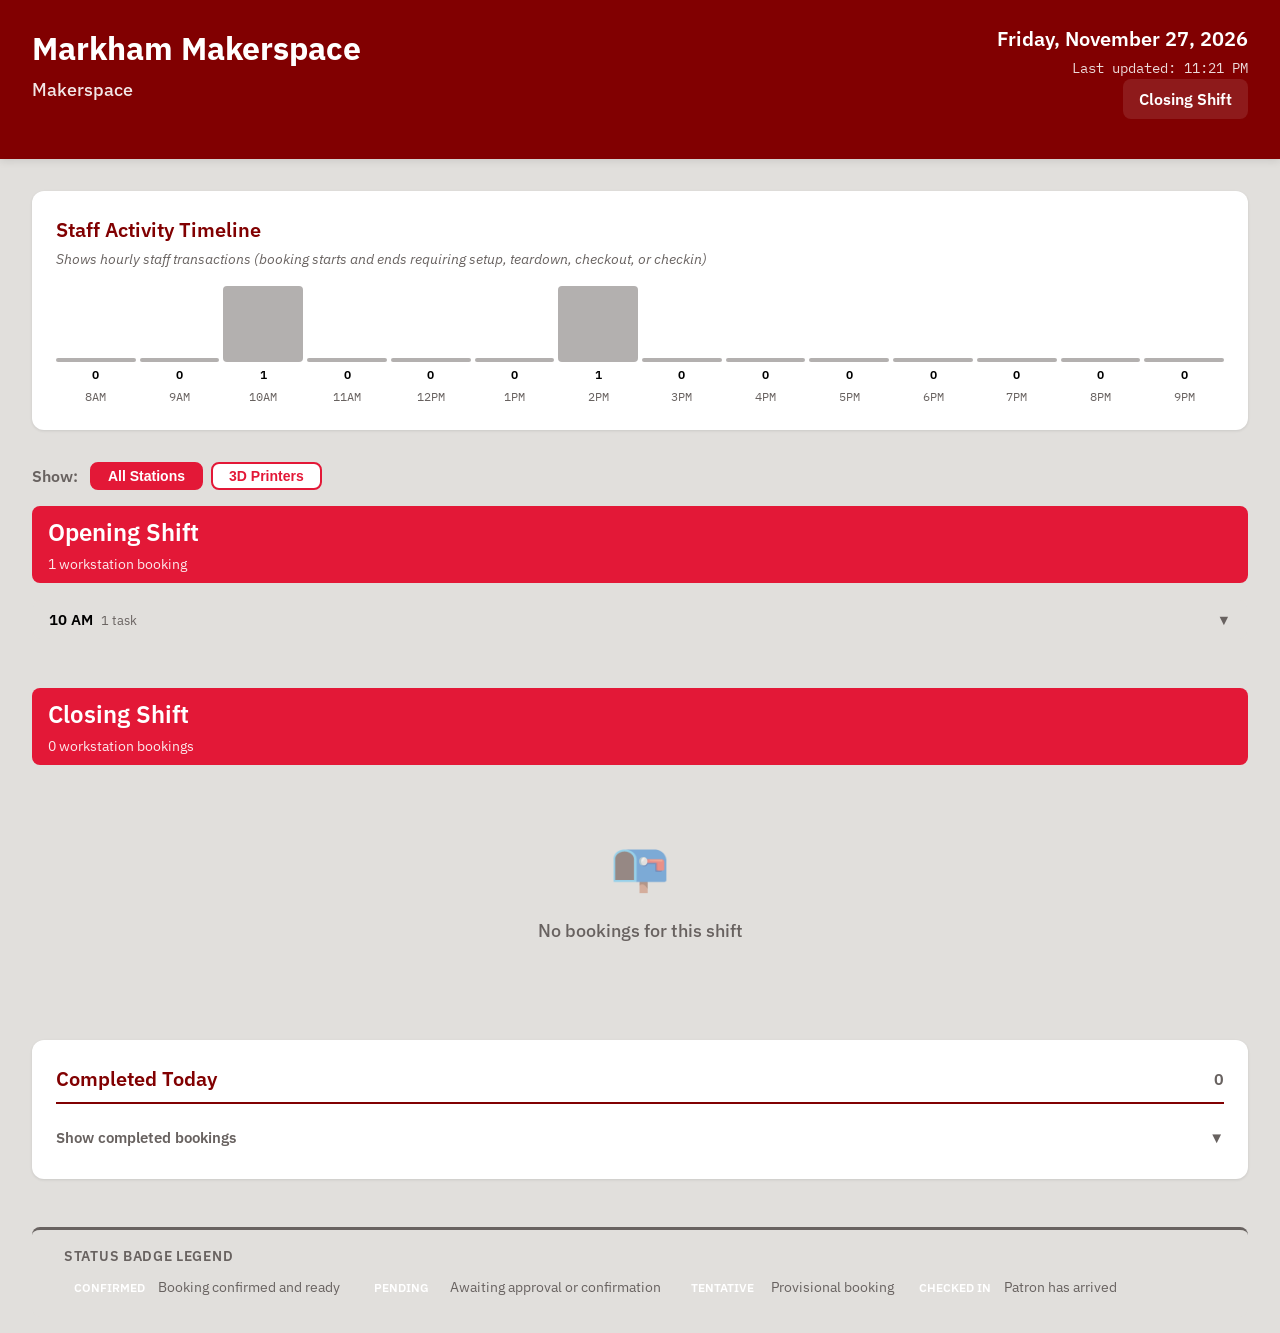
==== docs/markham-makerspace/index.html @ 804409bd "Auto-update dashboard data - 2026-11-27 04:21:01 UTC" ====
<!DOCTYPE html>
<html lang="en">
<head>
    <meta charset="UTF-8">
    <meta name="viewport" content="width=device-width, initial-scale=1.0">
    <title>Markham Makerspace - Dashboard</title>
    <link rel="stylesheet" href="../static/style.css?v=1795753261">
    <meta name="description" content="Staff dashboard for Markham Makerspace showing today's workstation bookings, appointments, and job progress">
    <meta http-equiv="refresh" content="300"> </head>
<body>

    <header class="dashboard-header">
        <div class="header-top">
            <div class="location-info">
                <h1>Markham Makerspace</h1>
                <div class="service-type">Makerspace</div>
            </div>
            <div class="header-meta">
                <div class="current-date">Friday, November 27, 2026</div>
                <div class="last-updated">Last updated: 11:21 PM</div>
                <div class="shift-info">
                    <span class="shift-label">Closing Shift</span>
                </div>
            </div>
        </div>
    </header>

    <section class="peak-load-section">
        <h2>Staff Activity Timeline</h2>
        <p class="timeline-description">Shows hourly staff transactions (booking starts and ends requiring setup, teardown, checkout, or checkin)</p>
        <div class="timeline">
            <div class="timeline-hour past">
                <div class="timeline-bar" style="height: 0%;"></div>
                <div class="timeline-count">0</div>
                <div class="timeline-hour-label">8AM</div>
            </div>
            <div class="timeline-hour past">
                <div class="timeline-bar" style="height: 0%;"></div>
                <div class="timeline-count">0</div>
                <div class="timeline-hour-label">9AM</div>
            </div>
            <div class="timeline-hour past">
                <div class="timeline-bar" style="height: 100.0%;"></div>
                <div class="timeline-count">1</div>
                <div class="timeline-hour-label">10AM</div>
            </div>
            <div class="timeline-hour past">
                <div class="timeline-bar" style="height: 0%;"></div>
                <div class="timeline-count">0</div>
                <div class="timeline-hour-label">11AM</div>
            </div>
            <div class="timeline-hour past">
                <div class="timeline-bar" style="height: 0%;"></div>
                <div class="timeline-count">0</div>
                <div class="timeline-hour-label">12PM</div>
            </div>
            <div class="timeline-hour past">
                <div class="timeline-bar" style="height: 0%;"></div>
                <div class="timeline-count">0</div>
                <div class="timeline-hour-label">1PM</div>
            </div>
            <div class="timeline-hour past">
                <div class="timeline-bar" style="height: 100.0%;"></div>
                <div class="timeline-count">1</div>
                <div class="timeline-hour-label">2PM</div>
            </div>
            <div class="timeline-hour past">
                <div class="timeline-bar" style="height: 0%;"></div>
                <div class="timeline-count">0</div>
                <div class="timeline-hour-label">3PM</div>
            </div>
            <div class="timeline-hour past">
                <div class="timeline-bar" style="height: 0%;"></div>
                <div class="timeline-count">0</div>
                <div class="timeline-hour-label">4PM</div>
            </div>
            <div class="timeline-hour past">
                <div class="timeline-bar" style="height: 0%;"></div>
                <div class="timeline-count">0</div>
                <div class="timeline-hour-label">5PM</div>
            </div>
            <div class="timeline-hour past">
                <div class="timeline-bar" style="height: 0%;"></div>
                <div class="timeline-count">0</div>
                <div class="timeline-hour-label">6PM</div>
            </div>
            <div class="timeline-hour past">
                <div class="timeline-bar" style="height: 0%;"></div>
                <div class="timeline-count">0</div>
                <div class="timeline-hour-label">7PM</div>
            </div>
            <div class="timeline-hour past">
                <div class="timeline-bar" style="height: 0%;"></div>
                <div class="timeline-count">0</div>
                <div class="timeline-hour-label">8PM</div>
            </div>
            <div class="timeline-hour past">
                <div class="timeline-bar" style="height: 0%;"></div>
                <div class="timeline-count">0</div>
                <div class="timeline-hour-label">9PM</div>
            </div>
        </div>
    </section>

    <section class="filters-section">
        <span class="filters-label">Show:</span>
        <button class="filter-button" data-filter="all" onclick="filterBookings('all')">All Stations</button>
        <button class="filter-button" data-filter="3d-printers" onclick="filterBookings('3d-printers')">3D Printers</button>
    </section>

    <main class="main-content">


        <section class="shift-group">
            <div class="shift-group-header">
                <h2>Opening Shift</h2>
                <div class="booking-count">
                    1 workstation booking                </div>
            </div>




            <div class="hour-group">
                <div class="hour-group-header" onclick="toggleHourGroup(this)">
                    <div class="hour-group-label">
                        <span class="hour-group-title">10 AM</span>
                        <span class="hour-group-count">1 task</span>
                    </div>
                    <span class="hour-group-icon">▼</span>
                </div>
                <div class="hour-group-content collapsed">
                    <div class="booking-list">
                                    <article class="booking-card workstation" data-booking-id="3599ea764e68" data-station-type="3d-printers">

                <div class="booking-card-header-bar" onclick="toggleBookingCard(this)">
                    <div class="booking-card-summary">
                        <div class="booking-card-summary-title">Prusa XL #3 &#34;Scylla&#34;</div>
                        <div class="booking-card-summary-time">10:30 AM - 2:30 PM • R.L.</div>
                    </div>
                    <div class="booking-badges">
                        <span class="badge status-confirmed">CONFIRMED</span>
                    </div>
                    <span class="booking-card-expand-icon">▼</span>
                    <div class="workflow-header-progress">
                        <div class="workflow-header-progress-fill"></div>
                    </div>
                </div>

                <div class="booking-card-content">

                <div class="booking-header">
                    <div class="booking-title">
                        <h3>Prusa XL #3 &#34;Scylla&#34;</h3>
                        <div class="booking-category">3D Printers</div>
                    </div>
                    <div class="booking-badges">
                        <span class="badge status-confirmed">CONFIRMED</span>
                        <span class="badge shift-boundary-flag">Shift Boundary</span>
                    </div>
                </div>

                <div class="booking-details">
                    <div class="detail-row">
                        <span class="detail-label">Time:</span>
                        <span class="detail-value">10:30 AM - 2:30 PM</span>
                    </div>
                    <div class="detail-row">
                        <span class="detail-label">Patron:</span>
                        <span class="detail-value patron-info">R.L. (r***@my.yorku.ca)</span>
                    </div>
                    <div class="detail-row">
                        <span class="detail-label">Duration:</span>
                        <span class="detail-value">4.0 hours</span>
                    </div>
                </div>

                <div class="workflow-panel">
                    <div class="workflow-header">
                        <span class="workflow-title">FDM 3D Print Job</span>
                        <span class="workflow-progress">
                            <span class="workflow-step-counter">0</span> / 8
                        </span>
                    </div>
                    <ol class="workflow-steps">
                        <li class="workflow-step ">
                            <input type="checkbox" class="step-checkbox"
                                   data-step="1"
                                   onchange="onStepChecked(this)">
                            <span class="step-number">1</span>
                            <span class="step-description">
                                Confirm patron has completed FDM orientation training
                            </span>
                        </li>
                        <li class="workflow-step ">
                            <input type="checkbox" class="step-checkbox"
                                   data-step="2"
                                   onchange="onStepChecked(this)">
                            <span class="step-number">2</span>
                            <span class="step-description">
                                Receive file from patron; load into slicer software
                            </span>
                        </li>
                        <li class="workflow-step ">
                            <input type="checkbox" class="step-checkbox"
                                   data-step="3"
                                   onchange="onStepChecked(this)">
                            <span class="step-number">3</span>
                            <span class="step-description">
                                Slice file; check for errors, supports, and infill; review and agree settings with patron
                            </span>
                        </li>
                        <li class="workflow-step ">
                            <input type="checkbox" class="step-checkbox"
                                   data-step="4"
                                   onchange="onStepChecked(this)">
                            <span class="step-number">4</span>
                            <span class="step-description">
                                Provide estimated print duration and material cost to patron
                            </span>
                        </li>
                        <li class="workflow-step ">
                            <input type="checkbox" class="step-checkbox"
                                   data-step="5"
                                   onchange="onStepChecked(this)">
                            <span class="step-number">5</span>
                            <span class="step-description">
                                Update booking duration in LibCal to match slicer estimate
                            </span>
                        </li>
                        <li class="workflow-step ">
                            <input type="checkbox" class="step-checkbox"
                                   data-step="6"
                                   onchange="onStepChecked(this)">
                            <span class="step-number">6</span>
                            <span class="step-description">
                                Set up printer: load filament, clean and level bed. For multicolour (AMS): load all required colours
                            </span>
                        </li>
                        <li class="workflow-step ">
                            <input type="checkbox" class="step-checkbox"
                                   data-step="7"
                                   onchange="onStepChecked(this)">
                            <span class="step-number">7</span>
                            <span class="step-description">
                                Send sliced file to printer; start print job
                            </span>
                        </li>
                        <li class="workflow-step ">
                            <input type="checkbox" class="step-checkbox"
                                   data-step="8"
                                   onchange="onStepChecked(this)">
                            <span class="step-number">8</span>
                            <span class="step-description">
                                Monitor print in progress
                                <br><em>Phase 2: Live countdown timer</em>
                            </span>
                        </li>
                    </ol>
                </div>

                <div class="booking-id">ID: 3599ea764e68</div>

                </div> 
            </article>

                    </div>
                </div>
            </div>

        </section>
        <section class="shift-group">
            <div class="shift-group-header">
                <h2>Closing Shift</h2>
                <div class="booking-count">
                    0 workstation bookings                </div>
            </div>


            <div class="empty-state">
                <div class="empty-state-icon">📭</div>
                <div class="empty-state-message">No bookings for this shift</div>
            </div>
        </section>

    </main>

    <aside class="persistent-sections">


        <section class="persistent-section">
            <div class="section-header">
                <h2>Completed Today</h2>
                <span class="section-count">0</span>
            </div>
            <div class="collapsible-section">
                <button class="collapse-toggle" aria-expanded="false" data-target="completed-collapse">
                    <span>Show completed bookings</span>
                    <span class="collapse-icon">▼</span>
                </button>
                <div id="completed-collapse" class="collapse-content">
                    <div class="empty-state">
                        <div class="empty-state-message">No completed bookings today</div>
                    </div>
                </div>
            </div>
        </section>

    </aside>

    <footer class="status-legend">
        <h3>Status Badge Legend</h3>
        <div class="legend-items">
            <div class="legend-item">
                <span class="legend-badge status-confirmed">CONFIRMED</span>
                <span class="legend-description">Booking confirmed and ready</span>
            </div>
            <div class="legend-item">
                <span class="legend-badge status-pending">PENDING</span>
                <span class="legend-description">Awaiting approval or confirmation</span>
            </div>
            <div class="legend-item">
                <span class="legend-badge status-tentative">TENTATIVE</span>
                <span class="legend-description">Provisional booking</span>
            </div>
            <div class="legend-item">
                <span class="legend-badge status-checked-in">CHECKED IN</span>
                <span class="legend-description">Patron has arrived</span>
            </div>
        </div>
    </footer>

    <script src="../static/dashboard.js?v=1795753261"></script>
</body>
</html>
---- docs/static/style.css ----
/*
 * MMCL Staff Dashboard - Styles
 * York University Branding - AODA Compliant
 */

/* ========== Google Fonts ========== */
@import url('https://fonts.googleapis.com/css2?family=IBM+Plex+Sans:wght@400;500;600;700&family=IBM+Plex+Serif:wght@400;500&family=IBM+Plex+Mono:wght@400;500&display=swap');

/* ========== York Brand Colors ========== */
:root {
  /* Primary Colors */
  --york-red: #E31837;
  --york-red-medium: #AF0D1A;
  --york-red-dark: #810001;

  /* Neutrals */
  --light-grey: #E1DFDC;
  --pewter: #D6CFCA;
  --grey-dark: #686260;
  --white: #FFFFFF;
  --black: #000000;

  /* Accent */
  --bright-blue: #3AC2EF;

  /* Status Colors */
  --status-confirmed: var(--york-red);
  --status-tentative: #F59E0B;
  --status-pending: #14B8A6;
  --status-checked-in: #10B981;
  --status-completed: var(--grey-dark);

  /* Typography */
  --font-primary: 'IBM Plex Sans', sans-serif;
  --font-secondary: 'IBM Plex Serif', serif;
  --font-mono: 'IBM Plex Mono', monospace;

  /* Spacing */
  --spacing-xs: 0.25rem;
  --spacing-sm: 0.5rem;
  --spacing-md: 1rem;
  --spacing-lg: 1.5rem;
  --spacing-xl: 2rem;
  --spacing-xxl: 3rem;

  /* Border Radius */
  --radius-sm: 4px;
  --radius-md: 8px;
  --radius-lg: 12px;
}

/* ========== Reset & Base ========== */
* {
  margin: 0;
  padding: 0;
  box-sizing: border-box;
}

body {
  font-family: var(--font-primary);
  font-size: 16px;
  line-height: 1.5;
  color: var(--black);
  background-color: var(--light-grey);
  -webkit-font-smoothing: antialiased;
  -moz-osx-font-smoothing: grayscale;
}

/* ========== Zone A: Header ========== */
.dashboard-header {
  background-color: var(--york-red-dark);
  color: var(--white);
  padding: var(--spacing-lg) var(--spacing-xl);
  margin-bottom: var(--spacing-xl);
  box-shadow: 0 2px 8px rgba(0, 0, 0, 0.1);
}

.header-top {
  display: flex;
  justify-content: space-between;
  align-items: flex-start;
  margin-bottom: var(--spacing-md);
}

.location-info h1 {
  font-size: 2rem;
  font-weight: 700;
  margin-bottom: var(--spacing-xs);
}

.location-info .service-type {
  font-size: 1.125rem;
  opacity: 0.9;
  font-weight: 500;
}

.header-meta {
  text-align: right;
}

.current-date {
  font-size: 1.25rem;
  font-weight: 600;
  margin-bottom: var(--spacing-xs);
}

.last-updated {
  font-size: 0.875rem;
  opacity: 0.85;
  font-family: var(--font-mono);
}

.shift-info {
  background-color: rgba(255, 255, 255, 0.1);
  padding: var(--spacing-sm) var(--spacing-md);
  border-radius: var(--radius-md);
  display: inline-block;
}

.shift-label {
  font-size: 1rem;
  font-weight: 600;
}

/* ========== Zone B: Peak Load Timeline ========== */
.peak-load-section {
  background-color: var(--white);
  padding: var(--spacing-lg);
  margin: 0 var(--spacing-xl) var(--spacing-xl) var(--spacing-xl);
  border-radius: var(--radius-lg);
  box-shadow: 0 1px 3px rgba(0, 0, 0, 0.1);
}

.peak-load-section h2 {
  font-size: 1.25rem;
  font-weight: 600;
  color: var(--york-red-dark);
  margin-bottom: var(--spacing-xs);
}

.timeline-description {
  font-size: 0.875rem;
  color: var(--grey-dark);
  margin-bottom: var(--spacing-md);
  font-style: italic;
}

.timeline {
  display: flex;
  gap: var(--spacing-xs);
  height: 120px;
  align-items: stretch;
}

.timeline-hour {
  flex: 1;
  display: flex;
  flex-direction: column;
  align-items: center;
  justify-content: flex-end;
  gap: var(--spacing-xs);
}

.timeline-bar {
  width: 100%;
  background-color: var(--york-red);
  border-radius: var(--radius-sm);
  min-height: 4px;
  transition: background-color 0.3s ease;
}

.timeline-hour.past .timeline-bar {
  background-color: var(--grey-dark);
  opacity: 0.5;
}

.timeline-hour-label {
  font-size: 0.75rem;
  font-family: var(--font-mono);
  color: var(--grey-dark);
}

.timeline-count {
  font-size: 0.75rem;
  font-weight: 600;
  color: var(--black);
}

/* ========== Filters ========== */
.filters-section {
  margin: var(--spacing-md) var(--spacing-xl);
  display: flex;
  gap: var(--spacing-sm);
  align-items: center;
  flex-wrap: wrap;
}

.filters-label {
  font-weight: 600;
  color: var(--grey-dark);
  margin-right: var(--spacing-xs);
}

.filter-button {
  padding: var(--spacing-xs) var(--spacing-md);
  border: 2px solid var(--york-red);
  background-color: var(--white);
  color: var(--york-red);
  border-radius: var(--radius-md);
  cursor: pointer;
  font-weight: 600;
  font-size: 0.875rem;
  transition: all 0.2s ease;
  user-select: none;
}

.filter-button:hover {
  background-color: var(--light-grey);
}

.filter-button.active {
  background-color: var(--york-red);
  color: var(--white);
}

.filter-button:focus {
  outline: 2px solid var(--york-red);
  outline-offset: 2px;
}

/* Hidden by filter */
.booking-card.filter-hidden {
  display: none;
}

/* ========== Zone C: Main Booking List ========== */
.main-content {
  margin: 0 var(--spacing-xl);
}

.shift-group {
  margin-bottom: var(--spacing-xxl);
}

.shift-group-header {
  background-color: var(--york-red);
  color: var(--white);
  padding: var(--spacing-sm) var(--spacing-md);
  border-radius: var(--radius-md);
  margin-bottom: var(--spacing-md);
}

.shift-group-header h2 {
  font-size: 1.5rem;
  font-weight: 600;
}

.shift-group-header .booking-count {
  font-size: 0.875rem;
  opacity: 0.9;
  margin-top: var(--spacing-xs);
}

/* ========== Hour Groups (within shift blocks) ========== */
.hour-group {
  margin-bottom: var(--spacing-md);
  border-radius: var(--radius-md);
  overflow: hidden;
  border: 1px solid var(--light-grey);
}

.hour-group-header {
  background-color: var(--light-grey);
  padding: var(--spacing-sm) var(--spacing-md);
  cursor: pointer;
  display: flex;
  justify-content: space-between;
  align-items: center;
  user-select: none;
  transition: background-color 0.2s ease;
}

.hour-group-header:hover {
  background-color: var(--pewter);
}

.hour-group-label {
  display: flex;
  align-items: baseline;
  gap: var(--spacing-sm);
}

.hour-group-title {
  font-weight: 600;
  font-size: 0.95rem;
  color: var(--black);
}

.hour-group-count {
  font-size: 0.8rem;
  color: var(--grey-dark);
}

.hour-group-icon {
  font-size: 0.9rem;
  color: var(--grey-dark);
  transition: transform 0.2s ease;
}

.hour-group.expanded .hour-group-icon {
  transform: rotate(180deg);
}

.hour-group-content {
  padding: var(--spacing-sm) var(--spacing-md) var(--spacing-md);
}

.hour-group-content.collapsed {
  display: none;
}

.hour-group-content .booking-list {
  margin-top: var(--spacing-sm);
}

.outstanding-group .hour-group-header {
  background-color: #FFF7ED;
  border-left: 4px solid var(--status-tentative);
}

.outstanding-group .hour-group-header:hover {
  background-color: #FFEDD5;
}

.outstanding-group .hour-group-title {
  color: #92400E;
}

.outstanding-group .hour-group-count {
  color: #B45309;
}

.hour-group.filter-hidden {
  display: none;
}

/* ========== Prominent task time in card header ========== */
.task-time-prominent {
  font-family: var(--font-mono);
  font-weight: 700;
  font-size: 1.05em;
  color: var(--york-red);
  margin-right: 0.4rem;
}

.booking-list {
  display: grid;
  gap: var(--spacing-md);
}

/* ========== Booking Cards ========== */
.booking-card {
  background-color: var(--white);
  border-radius: var(--radius-md);
  padding: 0;
  box-shadow: 0 1px 3px rgba(0, 0, 0, 0.1);
  border-left: 4px solid var(--york-red);
  transition: box-shadow 0.2s ease;
  overflow: hidden;
}

.booking-card:hover {
  box-shadow: 0 4px 12px rgba(0, 0, 0, 0.15);
}

.booking-card-header-bar {
  position: relative;
  padding: var(--spacing-sm) var(--spacing-md);
  background-color: var(--light-grey);
  cursor: pointer;
  display: flex;
  justify-content: space-between;
  align-items: center;
  transition: background-color 0.2s ease;
  user-select: none;
}

.booking-card-header-bar:hover {
  background-color: var(--pewter);
}

.booking-card-summary {
  flex: 1;
}

.booking-card-summary-title {
  font-weight: 600;
  color: var(--black);
  margin-bottom: var(--spacing-xs);
}

.booking-card-summary-time {
  font-size: 0.875rem;
  color: var(--grey-dark);
}

.booking-card-expand-icon {
  font-size: 1.25rem;
  color: var(--grey-dark);
  transition: transform 0.2s ease;
  margin-left: var(--spacing-md);
}

.booking-card.expanded .booking-card-expand-icon {
  transform: rotate(180deg);
}

.booking-card-content {
  max-height: 0;
  overflow: hidden;
  transition: max-height 0.3s ease;
  padding: 0 var(--spacing-md);
}

.booking-card.expanded .booking-card-content {
  max-height: 3000px;
  padding: var(--spacing-md);
}

.booking-card.equipment-loan {
  border-left-color: var(--bright-blue);
}

.booking-card.teaching-event {
  border-left-color: var(--grey-dark);
}

.booking-card.overdue {
  border-left-color: var(--status-tentative);
  background-color: #FFF7ED;
}

.booking-header {
  display: flex;
  justify-content: space-between;
  align-items: flex-start;
  margin-bottom: var(--spacing-md);
}

.booking-title {
  flex: 1;
}

.booking-title h3 {
  font-size: 1.125rem;
  font-weight: 600;
  color: var(--black);
  margin-bottom: var(--spacing-xs);
}

.booking-category {
  font-size: 0.875rem;
  color: var(--grey-dark);
}

.booking-badges {
  display: flex;
  gap: var(--spacing-sm);
  flex-wrap: wrap;
}

.badge {
  display: inline-block;
  padding: var(--spacing-xs) var(--spacing-sm);
  border-radius: var(--radius-sm);
  font-size: 0.75rem;
  font-weight: 600;
  text-transform: uppercase;
  letter-spacing: 0.5px;
}

.badge.status-confirmed {
  background-color: var(--status-confirmed);
  color: var(--white);
}

.badge.status-tentative {
  background-color: var(--status-tentative);
  color: var(--white);
}

.badge.status-pending {
  background-color: var(--status-pending);
  color: var(--white);
}

.badge.status-checked-in {
  background-color: var(--status-checked-in);
  color: var(--white);
}

.badge.teaching-event-badge {
  background-color: var(--grey-dark);
  color: var(--white);
}

.badge.badge-task {
  background-color: var(--bright-blue);
  color: var(--white);
  font-weight: 700;
}

.badge.shift-boundary-flag {
  background-color: var(--bright-blue);
  color: var(--white);
}

.booking-details {
  display: grid;
  gap: var(--spacing-sm);
  margin-bottom: var(--spacing-md);
}

.detail-row {
  display: flex;
  gap: var(--spacing-md);
  font-size: 0.9375rem;
}

.detail-label {
  font-weight: 600;
  color: var(--grey-dark);
  min-width: 80px;
}

.detail-value {
  color: var(--black);
}

.patron-info {
  font-family: var(--font-mono);
}

.booking-id {
  font-family: var(--font-mono);
  color: var(--grey-dark);
  font-size: 0.875rem;
}

/* ========== Equipment Indicators ========== */
.equipment-indicator {
  display: inline-flex;
  align-items: center;
  gap: var(--spacing-xs);
  padding: var(--spacing-xs) var(--spacing-sm);
  background-color: var(--light-grey);
  border-radius: var(--radius-sm);
  font-size: 0.875rem;
  font-weight: 500;
}

.equipment-indicator.pickup {
  background-color: #DBEAFE;
  color: #1E40AF;
}

.equipment-indicator.return {
  background-color: #D1FAE5;
  color: #065F46;
}

/* ========== Workflow Checklist (Phase 1: Read-only) ========== */
.workflow-panel {
  margin-top: var(--spacing-md);
  padding-top: var(--spacing-md);
  border-top: 1px solid var(--light-grey);
}

.workflow-header {
  display: flex;
  justify-content: space-between;
  align-items: center;
  margin-bottom: var(--spacing-sm);
}

.workflow-title {
  font-size: 0.9375rem;
  font-weight: 600;
  color: var(--york-red-dark);
}

.workflow-progress {
  font-size: 0.875rem;
  color: var(--grey-dark);
}

.workflow-steps {
  list-style: none;
  display: grid;
  gap: var(--spacing-sm);
}

.workflow-step {
  display: flex;
  align-items: flex-start;
  gap: var(--spacing-sm);
  padding: var(--spacing-sm);
  background-color: var(--light-grey);
  border-radius: var(--radius-sm);
  font-size: 0.875rem;
}

.step-number {
  display: inline-flex;
  align-items: center;
  justify-content: center;
  width: 24px;
  height: 24px;
  background-color: var(--grey-dark);
  color: var(--white);
  border-radius: 50%;
  font-size: 0.75rem;
  font-weight: 600;
  flex-shrink: 0;
}

.step-description {
  flex: 1;
  color: var(--black);
}

/* --- Workflow progress bar in collapsed card header --- */
.workflow-header-progress {
  position: absolute;
  bottom: 0;
  left: 0;
  right: 0;
  height: 4px;
  background-color: rgba(0, 0, 0, 0.25);
}

.workflow-header-progress-fill {
  height: 100%;
  background-color: var(--status-checked-in);
  transition: width 0.3s ease;
  width: 0%;
}

/* --- Completed step state --- */
.workflow-step.step-completed {
  opacity: 0.65;
}

.workflow-step.step-completed .step-description {
  text-decoration: line-through;
  color: var(--grey-dark);
}

.workflow-step.step-completed .step-number {
  background-color: var(--status-checked-in);
}

/* --- Step checkbox --- */
.step-checkbox {
  width: 18px;
  height: 18px;
  cursor: pointer;
  accent-color: var(--york-red);
  flex-shrink: 0;
  margin-top: 2px;
}

/* --- Inline progress bar (always-expanded in-progress job cards) --- */
.workflow-inline-progress {
  height: 4px;
  background-color: var(--pewter);
  border-radius: 2px;
  margin-bottom: var(--spacing-sm);
}

.workflow-inline-progress-fill {
  height: 100%;
  background-color: var(--status-checked-in);
  border-radius: 2px;
  transition: width 0.3s ease;
  width: 0%;
}

/* ========== Zone D: Persistent Sections ========== */
.persistent-sections {
  margin: var(--spacing-xxl) var(--spacing-xl);
}

.persistent-section {
  background-color: var(--white);
  border-radius: var(--radius-lg);
  padding: var(--spacing-lg);
  margin-bottom: var(--spacing-xl);
  box-shadow: 0 1px 3px rgba(0, 0, 0, 0.1);
}

.section-header {
  display: flex;
  justify-content: space-between;
  align-items: center;
  margin-bottom: var(--spacing-md);
  padding-bottom: var(--spacing-sm);
  border-bottom: 2px solid var(--york-red-dark);
}

.section-header h2 {
  font-size: 1.25rem;
  font-weight: 600;
  color: var(--york-red-dark);
}

.section-count {
  font-size: 1rem;
  font-weight: 600;
  color: var(--grey-dark);
}

.overdue-section .section-header {
  border-bottom-color: var(--status-tentative);
}

.overdue-section .section-header h2 {
  color: var(--status-tentative);
}

/* ========== Collapsible Section ========== */
.collapsible-section {
  margin-top: var(--spacing-md);
}

.collapse-toggle {
  background: none;
  border: none;
  width: 100%;
  text-align: left;
  padding: var(--spacing-sm) 0;
  font-family: var(--font-primary);
  font-size: 0.9375rem;
  font-weight: 600;
  color: var(--grey-dark);
  cursor: pointer;
  display: flex;
  justify-content: space-between;
  align-items: center;
  transition: color 0.2s ease;
}

.collapse-toggle:hover {
  color: var(--black);
}

.collapse-icon {
  transition: transform 0.2s ease;
}

.collapse-toggle[aria-expanded="true"] .collapse-icon {
  transform: rotate(180deg);
}

.collapse-content {
  max-height: 0;
  overflow: hidden;
  transition: max-height 0.3s ease;
}

.collapse-content.open {
  max-height: 5000px;
}

/* ========== Empty States ========== */
.empty-state {
  text-align: center;
  padding: var(--spacing-xxl) var(--spacing-md);
  color: var(--grey-dark);
}

.empty-state-icon {
  font-size: 3rem;
  margin-bottom: var(--spacing-md);
  opacity: 0.5;
}

.empty-state-message {
  font-size: 1.125rem;
  font-weight: 500;
}

/* ========== Warning Banners ========== */
.warning-banner {
  background-color: #FFF7ED;
  border-left: 4px solid var(--status-tentative);
  padding: var(--spacing-md);
  border-radius: var(--radius-md);
  margin-bottom: var(--spacing-md);
  display: flex;
  gap: var(--spacing-md);
  align-items: flex-start;
}

.warning-icon {
  font-size: 1.5rem;
  color: var(--status-tentative);
}

.warning-content {
  flex: 1;
}

.warning-title {
  font-weight: 600;
  color: var(--black);
  margin-bottom: var(--spacing-xs);
}

.warning-message {
  font-size: 0.9375rem;
  color: var(--grey-dark);
}

/* ========== Responsive Design ========== */
@media (max-width: 1024px) {
  .header-top {
    flex-direction: column;
    gap: var(--spacing-md);
  }

  .header-meta {
    text-align: left;
  }

  .timeline {
    height: 100px;
  }
}

@media (max-width: 768px) {
  body {
    font-size: 14px;
  }

  .dashboard-header {
    padding: var(--spacing-md);
  }

  .main-content,
  .peak-load-section,
  .persistent-sections {
    margin-left: var(--spacing-md);
    margin-right: var(--spacing-md);
  }

  .location-info h1 {
    font-size: 1.5rem;
  }

  .timeline-hour-label {
    font-size: 0.625rem;
  }

  .booking-header {
    flex-direction: column;
    gap: var(--spacing-sm);
  }

  .detail-row {
    flex-direction: column;
    gap: var(--spacing-xs);
  }
}

/* ========== Makerspace-Specific Styles ========== */
.booking-card.in-progress {
  border-left-color: var(--bright-blue);
  background-color: #F0F9FF;
}

.in-progress-section .section-header {
  border-bottom-color: var(--bright-blue);
}

.in-progress-section .section-header h2 {
  color: var(--bright-blue);
}

.workflow-step.safety-step {
  background-color: #FFF7ED;
  border-left: 3px solid var(--status-tentative);
}

.workflow-step.safety-step .step-number {
  background-color: var(--status-tentative);
}

/* ========== Status Legend ========== */
.status-legend {
  background-color: var(--light-grey);
  padding: var(--spacing-md) var(--spacing-xl);
  margin: var(--spacing-xxl) var(--spacing-xl) var(--spacing-md) var(--spacing-xl);
  border-radius: var(--radius-md);
  border-top: 3px solid var(--grey-dark);
}

.status-legend h3 {
  font-size: 0.875rem;
  font-weight: 600;
  color: var(--grey-dark);
  margin-bottom: var(--spacing-sm);
  text-transform: uppercase;
  letter-spacing: 0.05em;
}

.legend-items {
  display: flex;
  flex-wrap: wrap;
  gap: var(--spacing-md);
}

.legend-item {
  display: flex;
  align-items: center;
  gap: var(--spacing-xs);
}

.legend-badge {
  display: inline-block;
  padding: var(--spacing-xs) var(--spacing-sm);
  border-radius: var(--radius-sm);
  font-size: 0.75rem;
  font-weight: 600;
  color: var(--white);
  min-width: 90px;
  text-align: center;
}

.legend-description {
  font-size: 0.875rem;
  color: var(--grey-dark);
}

/* ========== Print Styles ========== */
@media print {
  body {
    background-color: var(--white);
  }

  .dashboard-header {
    background-color: var(--white);
    color: var(--black);
    border-bottom: 2px solid var(--black);
  }

  .booking-card {
    page-break-inside: avoid;
    border: 1px solid var(--grey-dark);
  }

  .timeline {
    display: none;
  }
}
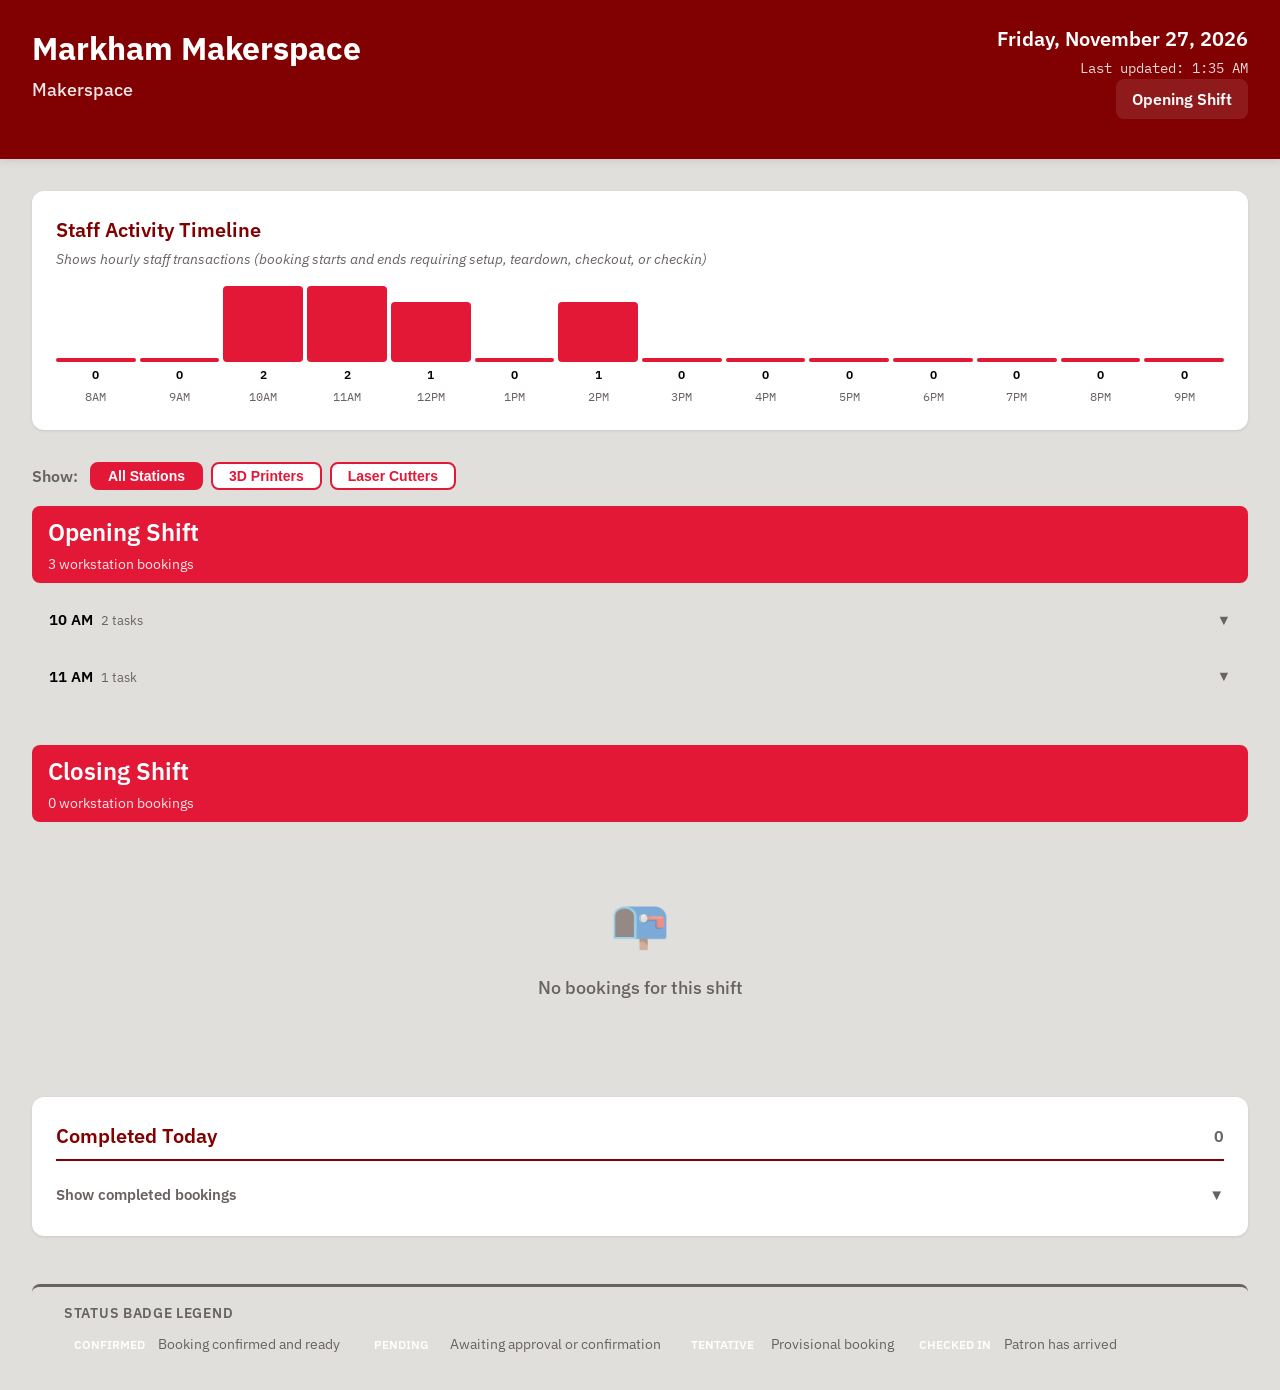
==== commit 286ab7f8: "Auto-update dashboard data - 2026-11-27 06:35:43 UTC" ====
--- a/docs/markham-makerspace/index.html
+++ b/docs/markham-makerspace/index.html
@@ -4,7 +4,7 @@
     <meta charset="UTF-8">
     <meta name="viewport" content="width=device-width, initial-scale=1.0">
     <title>Markham Makerspace - Dashboard</title>
-    <link rel="stylesheet" href="../static/style.css?v=1795753261">
+    <link rel="stylesheet" href="../static/style.css?v=1795761343">
     <meta name="description" content="Staff dashboard for Markham Makerspace showing today's workstation bookings, appointments, and job progress">
     <meta http-equiv="refresh" content="300"> </head>
 <body>
@@ -17,9 +17,9 @@
             </div>
             <div class="header-meta">
                 <div class="current-date">Friday, November 27, 2026</div>
-                <div class="last-updated">Last updated: 11:21 PM</div>
+                <div class="last-updated">Last updated: 1:35 AM</div>
                 <div class="shift-info">
-                    <span class="shift-label">Closing Shift</span>
+                    <span class="shift-label">Opening Shift</span>
                 </div>
             </div>
         </div>
@@ -29,72 +29,72 @@
         <h2>Staff Activity Timeline</h2>
         <p class="timeline-description">Shows hourly staff transactions (booking starts and ends requiring setup, teardown, checkout, or checkin)</p>
         <div class="timeline">
-            <div class="timeline-hour past">
+            <div class="timeline-hour ">
                 <div class="timeline-bar" style="height: 0%;"></div>
                 <div class="timeline-count">0</div>
                 <div class="timeline-hour-label">8AM</div>
             </div>
-            <div class="timeline-hour past">
+            <div class="timeline-hour ">
                 <div class="timeline-bar" style="height: 0%;"></div>
                 <div class="timeline-count">0</div>
                 <div class="timeline-hour-label">9AM</div>
             </div>
-            <div class="timeline-hour past">
+            <div class="timeline-hour ">
                 <div class="timeline-bar" style="height: 100.0%;"></div>
+                <div class="timeline-count">2</div>
+                <div class="timeline-hour-label">10AM</div>
+            </div>
+            <div class="timeline-hour ">
+                <div class="timeline-bar" style="height: 100.0%;"></div>
+                <div class="timeline-count">2</div>
+                <div class="timeline-hour-label">11AM</div>
+            </div>
+            <div class="timeline-hour ">
+                <div class="timeline-bar" style="height: 50.0%;"></div>
                 <div class="timeline-count">1</div>
-                <div class="timeline-hour-label">10AM</div>
-            </div>
-            <div class="timeline-hour past">
-                <div class="timeline-bar" style="height: 0%;"></div>
-                <div class="timeline-count">0</div>
-                <div class="timeline-hour-label">11AM</div>
-            </div>
-            <div class="timeline-hour past">
-                <div class="timeline-bar" style="height: 0%;"></div>
-                <div class="timeline-count">0</div>
                 <div class="timeline-hour-label">12PM</div>
             </div>
-            <div class="timeline-hour past">
+            <div class="timeline-hour ">
                 <div class="timeline-bar" style="height: 0%;"></div>
                 <div class="timeline-count">0</div>
                 <div class="timeline-hour-label">1PM</div>
             </div>
-            <div class="timeline-hour past">
-                <div class="timeline-bar" style="height: 100.0%;"></div>
+            <div class="timeline-hour ">
+                <div class="timeline-bar" style="height: 50.0%;"></div>
                 <div class="timeline-count">1</div>
                 <div class="timeline-hour-label">2PM</div>
             </div>
-            <div class="timeline-hour past">
+            <div class="timeline-hour ">
                 <div class="timeline-bar" style="height: 0%;"></div>
                 <div class="timeline-count">0</div>
                 <div class="timeline-hour-label">3PM</div>
             </div>
-            <div class="timeline-hour past">
+            <div class="timeline-hour ">
                 <div class="timeline-bar" style="height: 0%;"></div>
                 <div class="timeline-count">0</div>
                 <div class="timeline-hour-label">4PM</div>
             </div>
-            <div class="timeline-hour past">
+            <div class="timeline-hour ">
                 <div class="timeline-bar" style="height: 0%;"></div>
                 <div class="timeline-count">0</div>
                 <div class="timeline-hour-label">5PM</div>
             </div>
-            <div class="timeline-hour past">
+            <div class="timeline-hour ">
                 <div class="timeline-bar" style="height: 0%;"></div>
                 <div class="timeline-count">0</div>
                 <div class="timeline-hour-label">6PM</div>
             </div>
-            <div class="timeline-hour past">
+            <div class="timeline-hour ">
                 <div class="timeline-bar" style="height: 0%;"></div>
                 <div class="timeline-count">0</div>
                 <div class="timeline-hour-label">7PM</div>
             </div>
-            <div class="timeline-hour past">
+            <div class="timeline-hour ">
                 <div class="timeline-bar" style="height: 0%;"></div>
                 <div class="timeline-count">0</div>
                 <div class="timeline-hour-label">8PM</div>
             </div>
-            <div class="timeline-hour past">
+            <div class="timeline-hour ">
                 <div class="timeline-bar" style="height: 0%;"></div>
                 <div class="timeline-count">0</div>
                 <div class="timeline-hour-label">9PM</div>
@@ -106,6 +106,7 @@
         <span class="filters-label">Show:</span>
         <button class="filter-button" data-filter="all" onclick="filterBookings('all')">All Stations</button>
         <button class="filter-button" data-filter="3d-printers" onclick="filterBookings('3d-printers')">3D Printers</button>
+        <button class="filter-button" data-filter="laser-cutters" onclick="filterBookings('laser-cutters')">Laser Cutters</button>
     </section>
 
     <main class="main-content">
@@ -115,7 +116,7 @@
             <div class="shift-group-header">
                 <h2>Opening Shift</h2>
                 <div class="booking-count">
-                    1 workstation booking                </div>
+                    3 workstation bookings                </div>
             </div>
 
 
@@ -125,12 +126,58 @@
                 <div class="hour-group-header" onclick="toggleHourGroup(this)">
                     <div class="hour-group-label">
                         <span class="hour-group-title">10 AM</span>
-                        <span class="hour-group-count">1 task</span>
+                        <span class="hour-group-count">2 tasks</span>
                     </div>
                     <span class="hour-group-icon">▼</span>
                 </div>
                 <div class="hour-group-content collapsed">
                     <div class="booking-list">
+                                    <article class="booking-card workstation" data-booking-id="ab6d112224a0" data-station-type="laser-cutters">
+
+                <div class="booking-card-header-bar" onclick="toggleBookingCard(this)">
+                    <div class="booking-card-summary">
+                        <div class="booking-card-summary-title">Aeon Mira 9</div>
+                        <div class="booking-card-summary-time">10:30 AM - 11:30 AM • C.C.</div>
+                    </div>
+                    <div class="booking-badges">
+                        <span class="badge status-confirmed">CONFIRMED</span>
+                    </div>
+                    <span class="booking-card-expand-icon">▼</span>
+                </div>
+
+                <div class="booking-card-content">
+
+                <div class="booking-header">
+                    <div class="booking-title">
+                        <h3>Aeon Mira 9</h3>
+                        <div class="booking-category">Laser Cutters</div>
+                    </div>
+                    <div class="booking-badges">
+                        <span class="badge status-confirmed">CONFIRMED</span>
+                    </div>
+                </div>
+
+                <div class="booking-details">
+                    <div class="detail-row">
+                        <span class="detail-label">Time:</span>
+                        <span class="detail-value">10:30 AM - 11:30 AM</span>
+                    </div>
+                    <div class="detail-row">
+                        <span class="detail-label">Patron:</span>
+                        <span class="detail-value patron-info">C.C. (c***@gmail.com)</span>
+                    </div>
+                    <div class="detail-row">
+                        <span class="detail-label">Duration:</span>
+                        <span class="detail-value">1.0 hours</span>
+                    </div>
+                </div>
+
+
+                <div class="booking-id">ID: ab6d112224a0</div>
+
+                </div> 
+            </article>
+
                                     <article class="booking-card workstation" data-booking-id="3599ea764e68" data-station-type="3d-printers">
 
                 <div class="booking-card-header-bar" onclick="toggleBookingCard(this)">
@@ -260,6 +307,65 @@
                 </div>
 
                 <div class="booking-id">ID: 3599ea764e68</div>
+
+                </div> 
+            </article>
+
+                    </div>
+                </div>
+            </div>
+            <div class="hour-group">
+                <div class="hour-group-header" onclick="toggleHourGroup(this)">
+                    <div class="hour-group-label">
+                        <span class="hour-group-title">11 AM</span>
+                        <span class="hour-group-count">1 task</span>
+                    </div>
+                    <span class="hour-group-icon">▼</span>
+                </div>
+                <div class="hour-group-content collapsed">
+                    <div class="booking-list">
+                                    <article class="booking-card workstation" data-booking-id="5f93eb231b08" data-station-type="laser-cutters">
+
+                <div class="booking-card-header-bar" onclick="toggleBookingCard(this)">
+                    <div class="booking-card-summary">
+                        <div class="booking-card-summary-title">Aeon Mira 9</div>
+                        <div class="booking-card-summary-time">11:30 AM - 12:30 PM • C.L.</div>
+                    </div>
+                    <div class="booking-badges">
+                        <span class="badge status-confirmed">CONFIRMED</span>
+                    </div>
+                    <span class="booking-card-expand-icon">▼</span>
+                </div>
+
+                <div class="booking-card-content">
+
+                <div class="booking-header">
+                    <div class="booking-title">
+                        <h3>Aeon Mira 9</h3>
+                        <div class="booking-category">Laser Cutters</div>
+                    </div>
+                    <div class="booking-badges">
+                        <span class="badge status-confirmed">CONFIRMED</span>
+                    </div>
+                </div>
+
+                <div class="booking-details">
+                    <div class="detail-row">
+                        <span class="detail-label">Time:</span>
+                        <span class="detail-value">11:30 AM - 12:30 PM</span>
+                    </div>
+                    <div class="detail-row">
+                        <span class="detail-label">Patron:</span>
+                        <span class="detail-value patron-info">C.L. (c***@gmail.com)</span>
+                    </div>
+                    <div class="detail-row">
+                        <span class="detail-label">Duration:</span>
+                        <span class="detail-value">1.0 hours</span>
+                    </div>
+                </div>
+
+
+                <div class="booking-id">ID: 5f93eb231b08</div>
 
                 </div> 
             </article>
@@ -330,6 +436,6 @@
         </div>
     </footer>
 
-    <script src="../static/dashboard.js?v=1795753261"></script>
+    <script src="../static/dashboard.js?v=1795761343"></script>
 </body>
 </html>
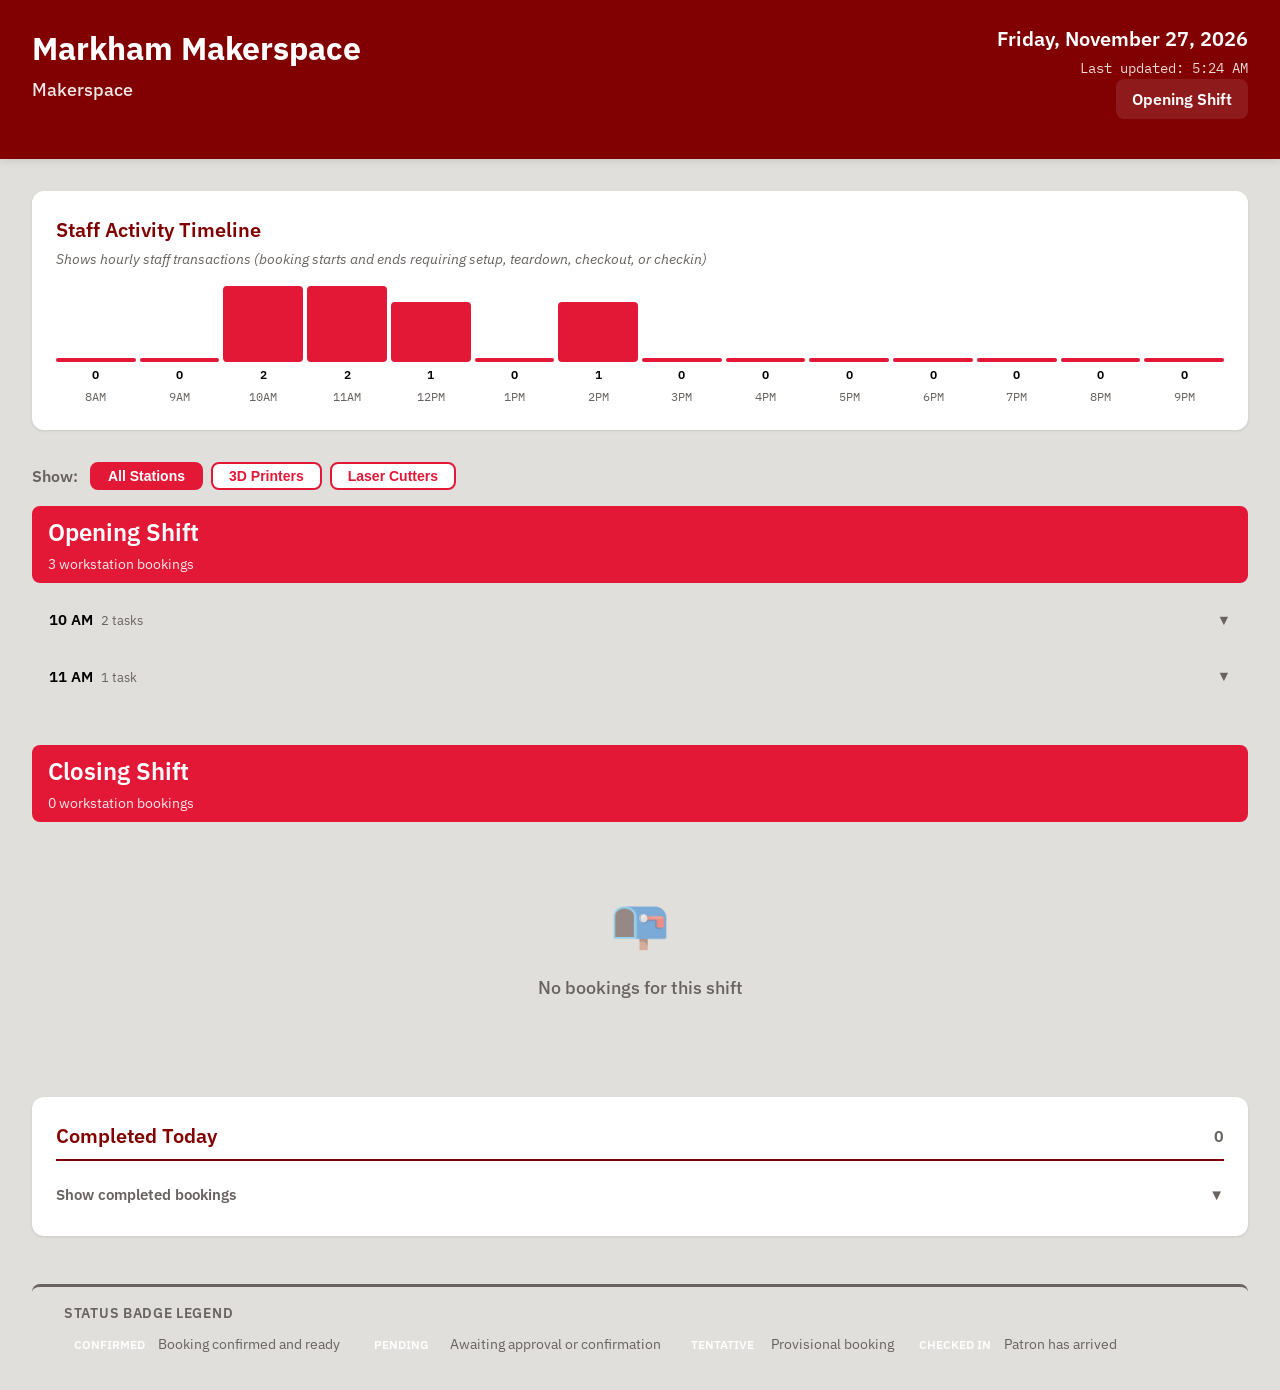
==== commit d6022e67: "Auto-update dashboard data - 2026-11-27 10:24:12 UTC" ====
--- a/docs/markham-makerspace/index.html
+++ b/docs/markham-makerspace/index.html
@@ -4,7 +4,7 @@
     <meta charset="UTF-8">
     <meta name="viewport" content="width=device-width, initial-scale=1.0">
     <title>Markham Makerspace - Dashboard</title>
-    <link rel="stylesheet" href="../static/style.css?v=1795761343">
+    <link rel="stylesheet" href="../static/style.css?v=1795775052">
     <meta name="description" content="Staff dashboard for Markham Makerspace showing today's workstation bookings, appointments, and job progress">
     <meta http-equiv="refresh" content="300"> </head>
 <body>
@@ -17,7 +17,7 @@
             </div>
             <div class="header-meta">
                 <div class="current-date">Friday, November 27, 2026</div>
-                <div class="last-updated">Last updated: 1:35 AM</div>
+                <div class="last-updated">Last updated: 5:24 AM</div>
                 <div class="shift-info">
                     <span class="shift-label">Opening Shift</span>
                 </div>
@@ -436,6 +436,6 @@
         </div>
     </footer>
 
-    <script src="../static/dashboard.js?v=1795761343"></script>
+    <script src="../static/dashboard.js?v=1795775052"></script>
 </body>
 </html>
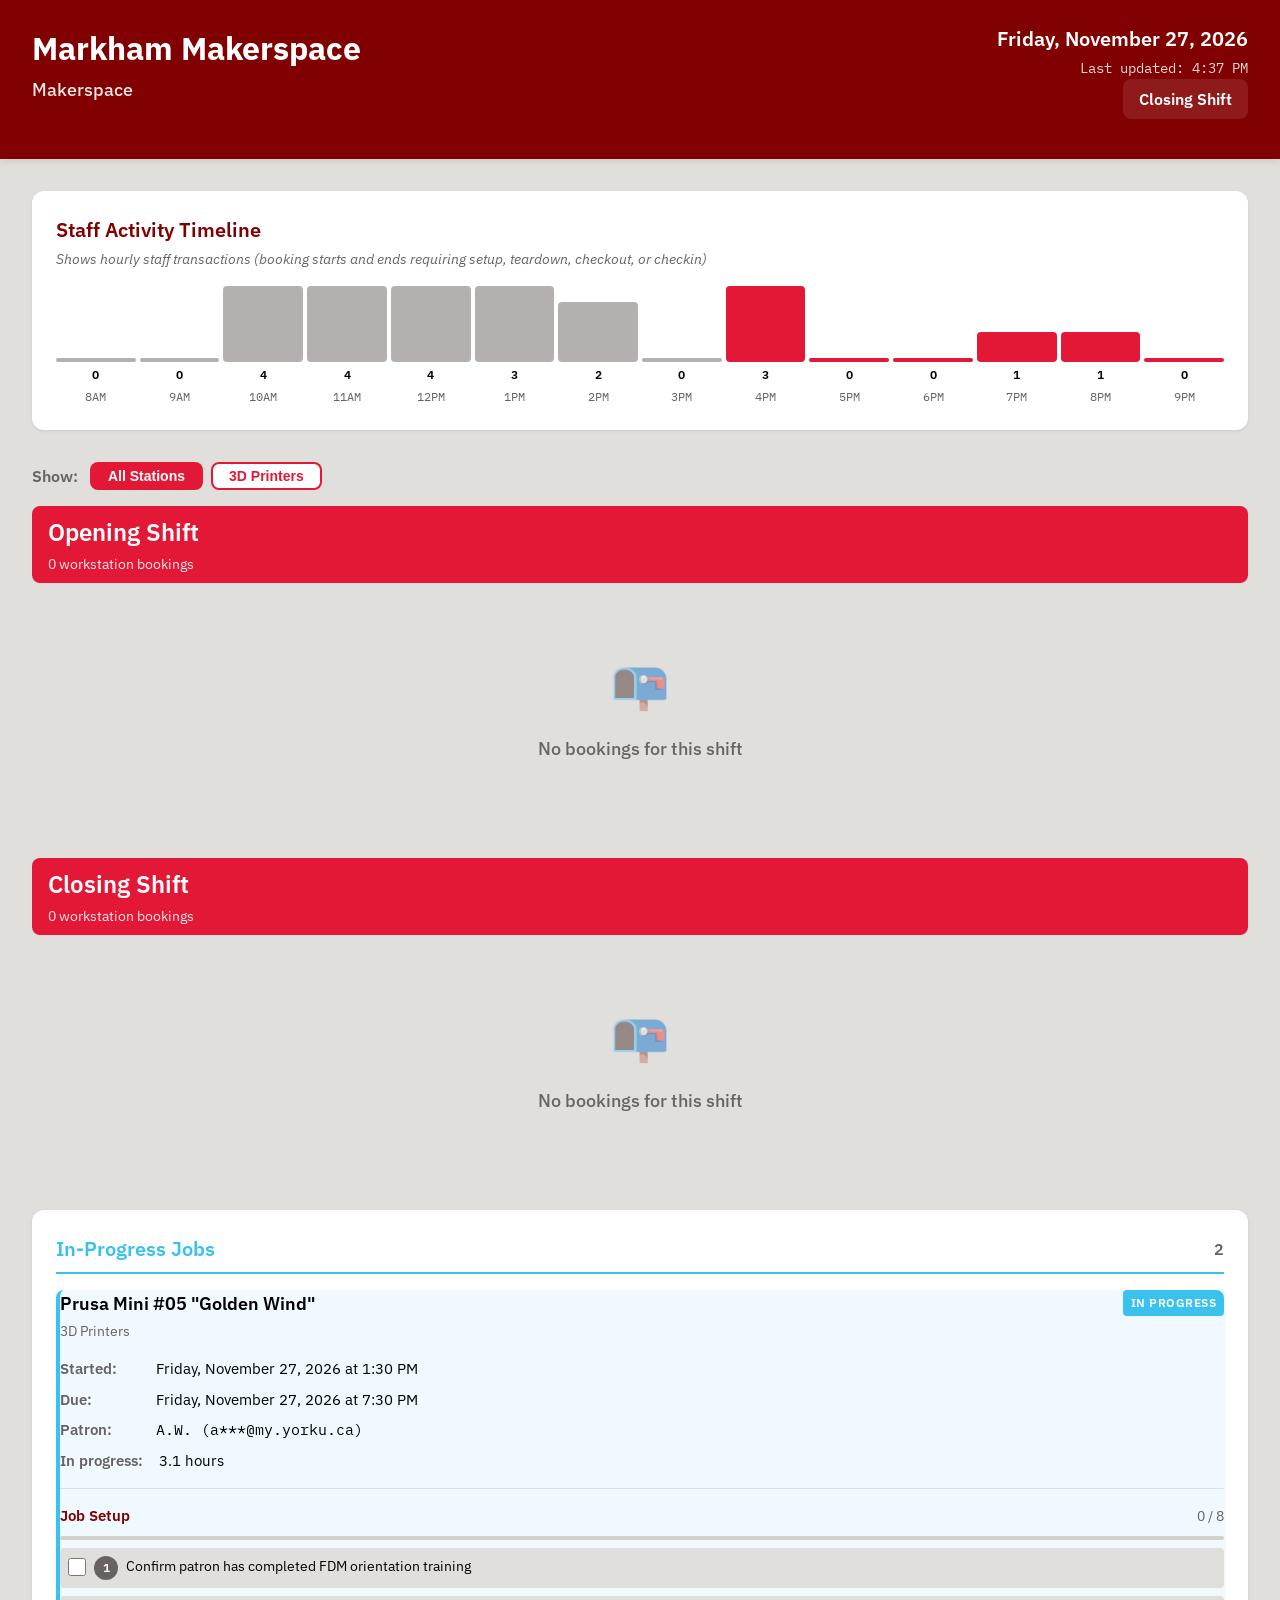
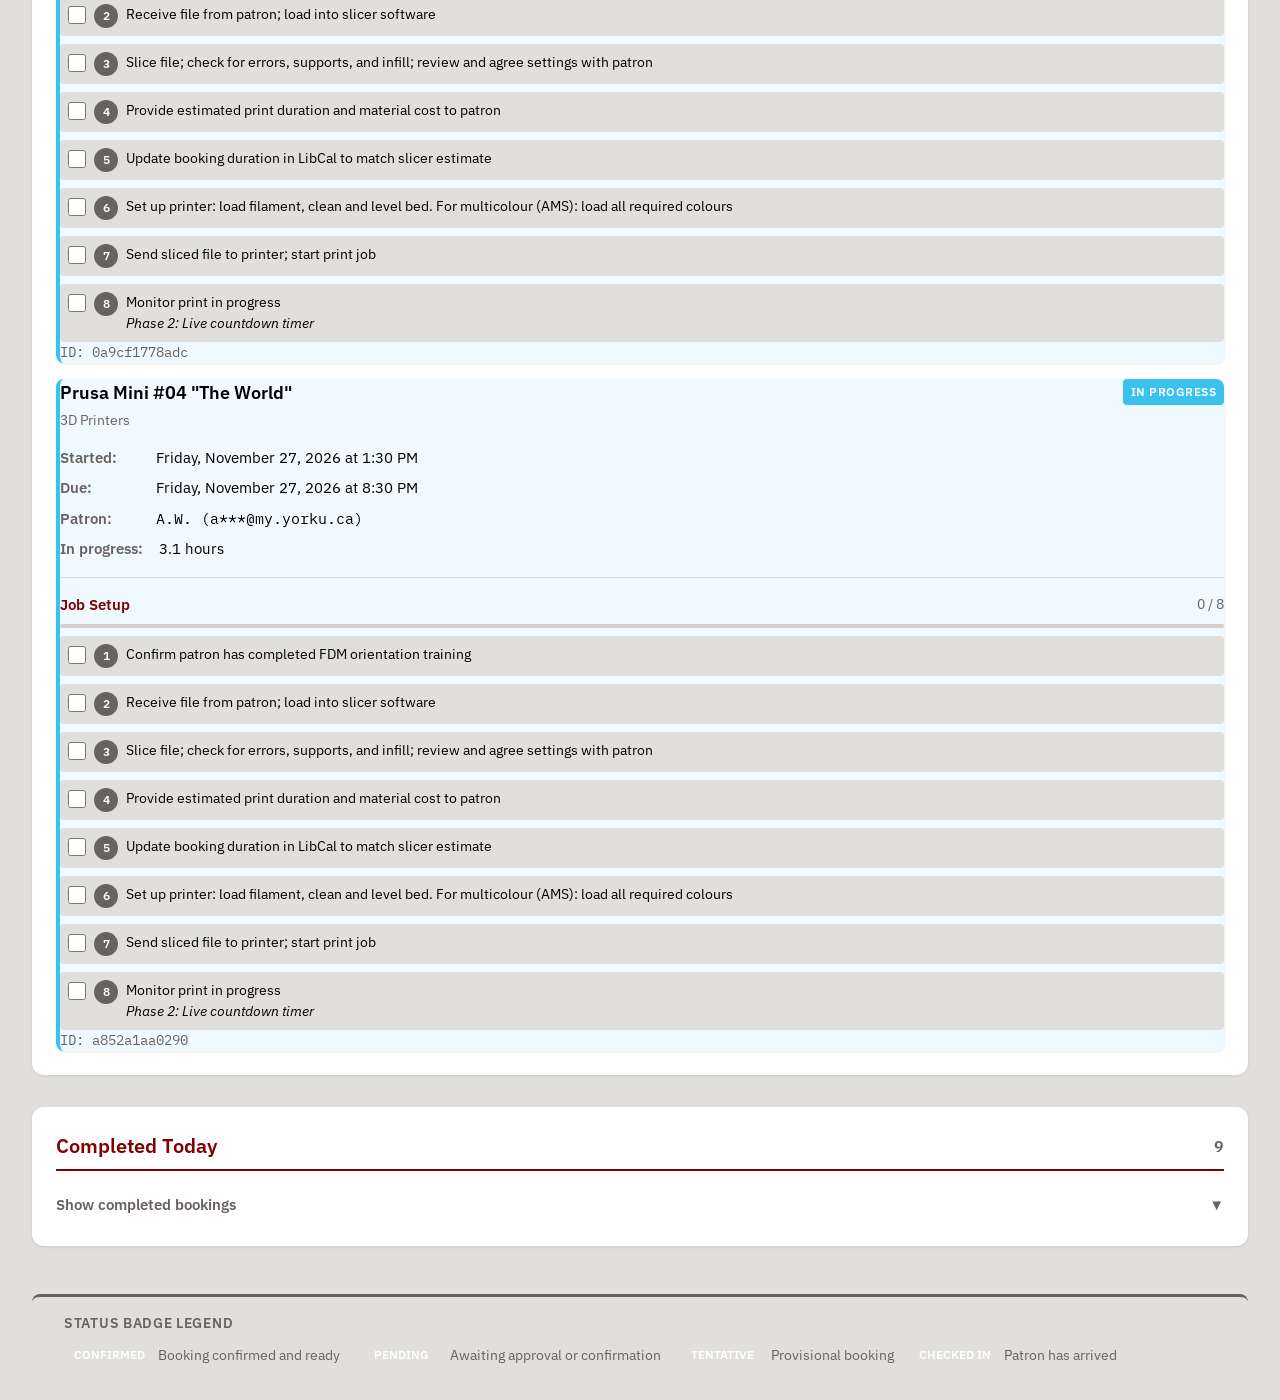
==== commit 4d86fc89: "Auto-update dashboard data - 2026-11-27 21:37:48 UTC" ====
--- a/docs/markham-makerspace/index.html
+++ b/docs/markham-makerspace/index.html
@@ -4,7 +4,7 @@
     <meta charset="UTF-8">
     <meta name="viewport" content="width=device-width, initial-scale=1.0">
     <title>Markham Makerspace - Dashboard</title>
-    <link rel="stylesheet" href="../static/style.css?v=1795775052">
+    <link rel="stylesheet" href="../static/style.css?v=1795815468">
     <meta name="description" content="Staff dashboard for Markham Makerspace showing today's workstation bookings, appointments, and job progress">
     <meta http-equiv="refresh" content="300"> </head>
 <body>
@@ -17,9 +17,9 @@
             </div>
             <div class="header-meta">
                 <div class="current-date">Friday, November 27, 2026</div>
-                <div class="last-updated">Last updated: 5:24 AM</div>
+                <div class="last-updated">Last updated: 4:37 PM</div>
                 <div class="shift-info">
-                    <span class="shift-label">Opening Shift</span>
+                    <span class="shift-label">Closing Shift</span>
                 </div>
             </div>
         </div>
@@ -29,49 +29,49 @@
         <h2>Staff Activity Timeline</h2>
         <p class="timeline-description">Shows hourly staff transactions (booking starts and ends requiring setup, teardown, checkout, or checkin)</p>
         <div class="timeline">
-            <div class="timeline-hour ">
+            <div class="timeline-hour past">
                 <div class="timeline-bar" style="height: 0%;"></div>
                 <div class="timeline-count">0</div>
                 <div class="timeline-hour-label">8AM</div>
             </div>
-            <div class="timeline-hour ">
+            <div class="timeline-hour past">
                 <div class="timeline-bar" style="height: 0%;"></div>
                 <div class="timeline-count">0</div>
                 <div class="timeline-hour-label">9AM</div>
             </div>
-            <div class="timeline-hour ">
+            <div class="timeline-hour past">
                 <div class="timeline-bar" style="height: 100.0%;"></div>
+                <div class="timeline-count">4</div>
+                <div class="timeline-hour-label">10AM</div>
+            </div>
+            <div class="timeline-hour past">
+                <div class="timeline-bar" style="height: 100.0%;"></div>
+                <div class="timeline-count">4</div>
+                <div class="timeline-hour-label">11AM</div>
+            </div>
+            <div class="timeline-hour past">
+                <div class="timeline-bar" style="height: 100.0%;"></div>
+                <div class="timeline-count">4</div>
+                <div class="timeline-hour-label">12PM</div>
+            </div>
+            <div class="timeline-hour past">
+                <div class="timeline-bar" style="height: 75.0%;"></div>
+                <div class="timeline-count">3</div>
+                <div class="timeline-hour-label">1PM</div>
+            </div>
+            <div class="timeline-hour past">
+                <div class="timeline-bar" style="height: 50.0%;"></div>
                 <div class="timeline-count">2</div>
-                <div class="timeline-hour-label">10AM</div>
-            </div>
-            <div class="timeline-hour ">
-                <div class="timeline-bar" style="height: 100.0%;"></div>
-                <div class="timeline-count">2</div>
-                <div class="timeline-hour-label">11AM</div>
-            </div>
-            <div class="timeline-hour ">
-                <div class="timeline-bar" style="height: 50.0%;"></div>
-                <div class="timeline-count">1</div>
-                <div class="timeline-hour-label">12PM</div>
-            </div>
-            <div class="timeline-hour ">
-                <div class="timeline-bar" style="height: 0%;"></div>
-                <div class="timeline-count">0</div>
-                <div class="timeline-hour-label">1PM</div>
-            </div>
-            <div class="timeline-hour ">
-                <div class="timeline-bar" style="height: 50.0%;"></div>
-                <div class="timeline-count">1</div>
                 <div class="timeline-hour-label">2PM</div>
             </div>
-            <div class="timeline-hour ">
+            <div class="timeline-hour past">
                 <div class="timeline-bar" style="height: 0%;"></div>
                 <div class="timeline-count">0</div>
                 <div class="timeline-hour-label">3PM</div>
             </div>
             <div class="timeline-hour ">
-                <div class="timeline-bar" style="height: 0%;"></div>
-                <div class="timeline-count">0</div>
+                <div class="timeline-bar" style="height: 75.0%;"></div>
+                <div class="timeline-count">3</div>
                 <div class="timeline-hour-label">4PM</div>
             </div>
             <div class="timeline-hour ">
@@ -85,13 +85,13 @@
                 <div class="timeline-hour-label">6PM</div>
             </div>
             <div class="timeline-hour ">
-                <div class="timeline-bar" style="height: 0%;"></div>
-                <div class="timeline-count">0</div>
+                <div class="timeline-bar" style="height: 25.0%;"></div>
+                <div class="timeline-count">1</div>
                 <div class="timeline-hour-label">7PM</div>
             </div>
             <div class="timeline-hour ">
-                <div class="timeline-bar" style="height: 0%;"></div>
-                <div class="timeline-count">0</div>
+                <div class="timeline-bar" style="height: 25.0%;"></div>
+                <div class="timeline-count">1</div>
                 <div class="timeline-hour-label">8PM</div>
             </div>
             <div class="timeline-hour ">
@@ -106,7 +106,6 @@
         <span class="filters-label">Show:</span>
         <button class="filter-button" data-filter="all" onclick="filterBookings('all')">All Stations</button>
         <button class="filter-button" data-filter="3d-printers" onclick="filterBookings('3d-printers')">3D Printers</button>
-        <button class="filter-button" data-filter="laser-cutters" onclick="filterBookings('laser-cutters')">Laser Cutters</button>
     </section>
 
     <main class="main-content">
@@ -116,264 +115,14 @@
             <div class="shift-group-header">
                 <h2>Opening Shift</h2>
                 <div class="booking-count">
-                    3 workstation bookings                </div>
-            </div>
-
-
-
-
-            <div class="hour-group">
-                <div class="hour-group-header" onclick="toggleHourGroup(this)">
-                    <div class="hour-group-label">
-                        <span class="hour-group-title">10 AM</span>
-                        <span class="hour-group-count">2 tasks</span>
-                    </div>
-                    <span class="hour-group-icon">▼</span>
-                </div>
-                <div class="hour-group-content collapsed">
-                    <div class="booking-list">
-                                    <article class="booking-card workstation" data-booking-id="ab6d112224a0" data-station-type="laser-cutters">
-
-                <div class="booking-card-header-bar" onclick="toggleBookingCard(this)">
-                    <div class="booking-card-summary">
-                        <div class="booking-card-summary-title">Aeon Mira 9</div>
-                        <div class="booking-card-summary-time">10:30 AM - 11:30 AM • C.C.</div>
-                    </div>
-                    <div class="booking-badges">
-                        <span class="badge status-confirmed">CONFIRMED</span>
-                    </div>
-                    <span class="booking-card-expand-icon">▼</span>
-                </div>
-
-                <div class="booking-card-content">
-
-                <div class="booking-header">
-                    <div class="booking-title">
-                        <h3>Aeon Mira 9</h3>
-                        <div class="booking-category">Laser Cutters</div>
-                    </div>
-                    <div class="booking-badges">
-                        <span class="badge status-confirmed">CONFIRMED</span>
-                    </div>
-                </div>
-
-                <div class="booking-details">
-                    <div class="detail-row">
-                        <span class="detail-label">Time:</span>
-                        <span class="detail-value">10:30 AM - 11:30 AM</span>
-                    </div>
-                    <div class="detail-row">
-                        <span class="detail-label">Patron:</span>
-                        <span class="detail-value patron-info">C.C. (c***@gmail.com)</span>
-                    </div>
-                    <div class="detail-row">
-                        <span class="detail-label">Duration:</span>
-                        <span class="detail-value">1.0 hours</span>
-                    </div>
-                </div>
-
-
-                <div class="booking-id">ID: ab6d112224a0</div>
-
-                </div> 
-            </article>
-
-                                    <article class="booking-card workstation" data-booking-id="3599ea764e68" data-station-type="3d-printers">
-
-                <div class="booking-card-header-bar" onclick="toggleBookingCard(this)">
-                    <div class="booking-card-summary">
-                        <div class="booking-card-summary-title">Prusa XL #3 &#34;Scylla&#34;</div>
-                        <div class="booking-card-summary-time">10:30 AM - 2:30 PM • R.L.</div>
-                    </div>
-                    <div class="booking-badges">
-                        <span class="badge status-confirmed">CONFIRMED</span>
-                    </div>
-                    <span class="booking-card-expand-icon">▼</span>
-                    <div class="workflow-header-progress">
-                        <div class="workflow-header-progress-fill"></div>
-                    </div>
-                </div>
-
-                <div class="booking-card-content">
-
-                <div class="booking-header">
-                    <div class="booking-title">
-                        <h3>Prusa XL #3 &#34;Scylla&#34;</h3>
-                        <div class="booking-category">3D Printers</div>
-                    </div>
-                    <div class="booking-badges">
-                        <span class="badge status-confirmed">CONFIRMED</span>
-                        <span class="badge shift-boundary-flag">Shift Boundary</span>
-                    </div>
-                </div>
-
-                <div class="booking-details">
-                    <div class="detail-row">
-                        <span class="detail-label">Time:</span>
-                        <span class="detail-value">10:30 AM - 2:30 PM</span>
-                    </div>
-                    <div class="detail-row">
-                        <span class="detail-label">Patron:</span>
-                        <span class="detail-value patron-info">R.L. (r***@my.yorku.ca)</span>
-                    </div>
-                    <div class="detail-row">
-                        <span class="detail-label">Duration:</span>
-                        <span class="detail-value">4.0 hours</span>
-                    </div>
-                </div>
-
-                <div class="workflow-panel">
-                    <div class="workflow-header">
-                        <span class="workflow-title">FDM 3D Print Job</span>
-                        <span class="workflow-progress">
-                            <span class="workflow-step-counter">0</span> / 8
-                        </span>
-                    </div>
-                    <ol class="workflow-steps">
-                        <li class="workflow-step ">
-                            <input type="checkbox" class="step-checkbox"
-                                   data-step="1"
-                                   onchange="onStepChecked(this)">
-                            <span class="step-number">1</span>
-                            <span class="step-description">
-                                Confirm patron has completed FDM orientation training
-                            </span>
-                        </li>
-                        <li class="workflow-step ">
-                            <input type="checkbox" class="step-checkbox"
-                                   data-step="2"
-                                   onchange="onStepChecked(this)">
-                            <span class="step-number">2</span>
-                            <span class="step-description">
-                                Receive file from patron; load into slicer software
-                            </span>
-                        </li>
-                        <li class="workflow-step ">
-                            <input type="checkbox" class="step-checkbox"
-                                   data-step="3"
-                                   onchange="onStepChecked(this)">
-                            <span class="step-number">3</span>
-                            <span class="step-description">
-                                Slice file; check for errors, supports, and infill; review and agree settings with patron
-                            </span>
-                        </li>
-                        <li class="workflow-step ">
-                            <input type="checkbox" class="step-checkbox"
-                                   data-step="4"
-                                   onchange="onStepChecked(this)">
-                            <span class="step-number">4</span>
-                            <span class="step-description">
-                                Provide estimated print duration and material cost to patron
-                            </span>
-                        </li>
-                        <li class="workflow-step ">
-                            <input type="checkbox" class="step-checkbox"
-                                   data-step="5"
-                                   onchange="onStepChecked(this)">
-                            <span class="step-number">5</span>
-                            <span class="step-description">
-                                Update booking duration in LibCal to match slicer estimate
-                            </span>
-                        </li>
-                        <li class="workflow-step ">
-                            <input type="checkbox" class="step-checkbox"
-                                   data-step="6"
-                                   onchange="onStepChecked(this)">
-                            <span class="step-number">6</span>
-                            <span class="step-description">
-                                Set up printer: load filament, clean and level bed. For multicolour (AMS): load all required colours
-                            </span>
-                        </li>
-                        <li class="workflow-step ">
-                            <input type="checkbox" class="step-checkbox"
-                                   data-step="7"
-                                   onchange="onStepChecked(this)">
-                            <span class="step-number">7</span>
-                            <span class="step-description">
-                                Send sliced file to printer; start print job
-                            </span>
-                        </li>
-                        <li class="workflow-step ">
-                            <input type="checkbox" class="step-checkbox"
-                                   data-step="8"
-                                   onchange="onStepChecked(this)">
-                            <span class="step-number">8</span>
-                            <span class="step-description">
-                                Monitor print in progress
-                                <br><em>Phase 2: Live countdown timer</em>
-                            </span>
-                        </li>
-                    </ol>
-                </div>
-
-                <div class="booking-id">ID: 3599ea764e68</div>
-
-                </div> 
-            </article>
-
-                    </div>
-                </div>
-            </div>
-            <div class="hour-group">
-                <div class="hour-group-header" onclick="toggleHourGroup(this)">
-                    <div class="hour-group-label">
-                        <span class="hour-group-title">11 AM</span>
-                        <span class="hour-group-count">1 task</span>
-                    </div>
-                    <span class="hour-group-icon">▼</span>
-                </div>
-                <div class="hour-group-content collapsed">
-                    <div class="booking-list">
-                                    <article class="booking-card workstation" data-booking-id="5f93eb231b08" data-station-type="laser-cutters">
-
-                <div class="booking-card-header-bar" onclick="toggleBookingCard(this)">
-                    <div class="booking-card-summary">
-                        <div class="booking-card-summary-title">Aeon Mira 9</div>
-                        <div class="booking-card-summary-time">11:30 AM - 12:30 PM • C.L.</div>
-                    </div>
-                    <div class="booking-badges">
-                        <span class="badge status-confirmed">CONFIRMED</span>
-                    </div>
-                    <span class="booking-card-expand-icon">▼</span>
-                </div>
-
-                <div class="booking-card-content">
-
-                <div class="booking-header">
-                    <div class="booking-title">
-                        <h3>Aeon Mira 9</h3>
-                        <div class="booking-category">Laser Cutters</div>
-                    </div>
-                    <div class="booking-badges">
-                        <span class="badge status-confirmed">CONFIRMED</span>
-                    </div>
-                </div>
-
-                <div class="booking-details">
-                    <div class="detail-row">
-                        <span class="detail-label">Time:</span>
-                        <span class="detail-value">11:30 AM - 12:30 PM</span>
-                    </div>
-                    <div class="detail-row">
-                        <span class="detail-label">Patron:</span>
-                        <span class="detail-value patron-info">C.L. (c***@gmail.com)</span>
-                    </div>
-                    <div class="detail-row">
-                        <span class="detail-label">Duration:</span>
-                        <span class="detail-value">1.0 hours</span>
-                    </div>
-                </div>
-
-
-                <div class="booking-id">ID: 5f93eb231b08</div>
-
-                </div> 
-            </article>
-
-                    </div>
-                </div>
-            </div>
-
+                    0 workstation bookings                </div>
+            </div>
+
+
+            <div class="empty-state">
+                <div class="empty-state-icon">📭</div>
+                <div class="empty-state-message">No bookings for this shift</div>
+            </div>
         </section>
         <section class="shift-group">
             <div class="shift-group-header">
@@ -393,11 +142,251 @@
 
     <aside class="persistent-sections">
 
+        <section class="persistent-section in-progress-section">
+            <div class="section-header">
+                <h2>In-Progress Jobs</h2>
+                <span class="section-count">2</span>
+            </div>
+            <div class="booking-list">
+                <article class="booking-card in-progress" data-booking-id="0a9cf1778adc" data-station-type="3d-printers">
+                    <div class="booking-header">
+                        <div class="booking-title">
+                            <h3>Prusa Mini #05 &#34;Golden Wind&#34;</h3>
+                            <div class="booking-category">3D Printers</div>
+                        </div>
+                        <div class="booking-badges">
+                            <span class="badge" style="background-color: var(--bright-blue); color: var(--white);">IN PROGRESS</span>
+                        </div>
+                    </div>
+                    <div class="booking-details">
+                        <div class="detail-row">
+                            <span class="detail-label">Started:</span>
+                            <span class="detail-value">Friday, November 27, 2026 at 1:30 PM</span>
+                        </div>
+                        <div class="detail-row">
+                            <span class="detail-label">Due:</span>
+                            <span class="detail-value">Friday, November 27, 2026 at 7:30 PM</span>
+                        </div>
+                        <div class="detail-row">
+                            <span class="detail-label">Patron:</span>
+                            <span class="detail-value patron-info">A.W. (a***@my.yorku.ca)</span>
+                        </div>
+                        <div class="detail-row">
+                            <span class="detail-label">In progress:</span>
+                            <span class="detail-value">3.1 hours</span>
+                        </div>
+                    </div>
+                    <div class="workflow-panel">
+                        <div class="workflow-header">
+                            <span class="workflow-title">Job Setup</span>
+                            <span class="workflow-progress">
+                                <span class="workflow-step-counter">0</span> / 8
+                            </span>
+                        </div>
+                        <div class="workflow-inline-progress">
+                            <div class="workflow-inline-progress-fill"></div>
+                        </div>
+                        <ol class="workflow-steps">
+                            <li class="workflow-step ">
+                                <input type="checkbox" class="step-checkbox"
+                                       data-step="1"
+                                       onchange="onStepChecked(this)">
+                                <span class="step-number">1</span>
+                                <span class="step-description">
+                                    Confirm patron has completed FDM orientation training
+                                </span>
+                            </li>
+                            <li class="workflow-step ">
+                                <input type="checkbox" class="step-checkbox"
+                                       data-step="2"
+                                       onchange="onStepChecked(this)">
+                                <span class="step-number">2</span>
+                                <span class="step-description">
+                                    Receive file from patron; load into slicer software
+                                </span>
+                            </li>
+                            <li class="workflow-step ">
+                                <input type="checkbox" class="step-checkbox"
+                                       data-step="3"
+                                       onchange="onStepChecked(this)">
+                                <span class="step-number">3</span>
+                                <span class="step-description">
+                                    Slice file; check for errors, supports, and infill; review and agree settings with patron
+                                </span>
+                            </li>
+                            <li class="workflow-step ">
+                                <input type="checkbox" class="step-checkbox"
+                                       data-step="4"
+                                       onchange="onStepChecked(this)">
+                                <span class="step-number">4</span>
+                                <span class="step-description">
+                                    Provide estimated print duration and material cost to patron
+                                </span>
+                            </li>
+                            <li class="workflow-step ">
+                                <input type="checkbox" class="step-checkbox"
+                                       data-step="5"
+                                       onchange="onStepChecked(this)">
+                                <span class="step-number">5</span>
+                                <span class="step-description">
+                                    Update booking duration in LibCal to match slicer estimate
+                                </span>
+                            </li>
+                            <li class="workflow-step ">
+                                <input type="checkbox" class="step-checkbox"
+                                       data-step="6"
+                                       onchange="onStepChecked(this)">
+                                <span class="step-number">6</span>
+                                <span class="step-description">
+                                    Set up printer: load filament, clean and level bed. For multicolour (AMS): load all required colours
+                                </span>
+                            </li>
+                            <li class="workflow-step ">
+                                <input type="checkbox" class="step-checkbox"
+                                       data-step="7"
+                                       onchange="onStepChecked(this)">
+                                <span class="step-number">7</span>
+                                <span class="step-description">
+                                    Send sliced file to printer; start print job
+                                </span>
+                            </li>
+                            <li class="workflow-step ">
+                                <input type="checkbox" class="step-checkbox"
+                                       data-step="8"
+                                       onchange="onStepChecked(this)">
+                                <span class="step-number">8</span>
+                                <span class="step-description">
+                                    Monitor print in progress
+                                    <br><em>Phase 2: Live countdown timer</em>
+                                </span>
+                            </li>
+                        </ol>
+                    </div>
+                    <div class="booking-id">ID: 0a9cf1778adc</div>
+                </article>
+                <article class="booking-card in-progress" data-booking-id="a852a1aa0290" data-station-type="3d-printers">
+                    <div class="booking-header">
+                        <div class="booking-title">
+                            <h3>Prusa Mini #04 &#34;The World&#34;</h3>
+                            <div class="booking-category">3D Printers</div>
+                        </div>
+                        <div class="booking-badges">
+                            <span class="badge" style="background-color: var(--bright-blue); color: var(--white);">IN PROGRESS</span>
+                        </div>
+                    </div>
+                    <div class="booking-details">
+                        <div class="detail-row">
+                            <span class="detail-label">Started:</span>
+                            <span class="detail-value">Friday, November 27, 2026 at 1:30 PM</span>
+                        </div>
+                        <div class="detail-row">
+                            <span class="detail-label">Due:</span>
+                            <span class="detail-value">Friday, November 27, 2026 at 8:30 PM</span>
+                        </div>
+                        <div class="detail-row">
+                            <span class="detail-label">Patron:</span>
+                            <span class="detail-value patron-info">A.W. (a***@my.yorku.ca)</span>
+                        </div>
+                        <div class="detail-row">
+                            <span class="detail-label">In progress:</span>
+                            <span class="detail-value">3.1 hours</span>
+                        </div>
+                    </div>
+                    <div class="workflow-panel">
+                        <div class="workflow-header">
+                            <span class="workflow-title">Job Setup</span>
+                            <span class="workflow-progress">
+                                <span class="workflow-step-counter">0</span> / 8
+                            </span>
+                        </div>
+                        <div class="workflow-inline-progress">
+                            <div class="workflow-inline-progress-fill"></div>
+                        </div>
+                        <ol class="workflow-steps">
+                            <li class="workflow-step ">
+                                <input type="checkbox" class="step-checkbox"
+                                       data-step="1"
+                                       onchange="onStepChecked(this)">
+                                <span class="step-number">1</span>
+                                <span class="step-description">
+                                    Confirm patron has completed FDM orientation training
+                                </span>
+                            </li>
+                            <li class="workflow-step ">
+                                <input type="checkbox" class="step-checkbox"
+                                       data-step="2"
+                                       onchange="onStepChecked(this)">
+                                <span class="step-number">2</span>
+                                <span class="step-description">
+                                    Receive file from patron; load into slicer software
+                                </span>
+                            </li>
+                            <li class="workflow-step ">
+                                <input type="checkbox" class="step-checkbox"
+                                       data-step="3"
+                                       onchange="onStepChecked(this)">
+                                <span class="step-number">3</span>
+                                <span class="step-description">
+                                    Slice file; check for errors, supports, and infill; review and agree settings with patron
+                                </span>
+                            </li>
+                            <li class="workflow-step ">
+                                <input type="checkbox" class="step-checkbox"
+                                       data-step="4"
+                                       onchange="onStepChecked(this)">
+                                <span class="step-number">4</span>
+                                <span class="step-description">
+                                    Provide estimated print duration and material cost to patron
+                                </span>
+                            </li>
+                            <li class="workflow-step ">
+                                <input type="checkbox" class="step-checkbox"
+                                       data-step="5"
+                                       onchange="onStepChecked(this)">
+                                <span class="step-number">5</span>
+                                <span class="step-description">
+                                    Update booking duration in LibCal to match slicer estimate
+                                </span>
+                            </li>
+                            <li class="workflow-step ">
+                                <input type="checkbox" class="step-checkbox"
+                                       data-step="6"
+                                       onchange="onStepChecked(this)">
+                                <span class="step-number">6</span>
+                                <span class="step-description">
+                                    Set up printer: load filament, clean and level bed. For multicolour (AMS): load all required colours
+                                </span>
+                            </li>
+                            <li class="workflow-step ">
+                                <input type="checkbox" class="step-checkbox"
+                                       data-step="7"
+                                       onchange="onStepChecked(this)">
+                                <span class="step-number">7</span>
+                                <span class="step-description">
+                                    Send sliced file to printer; start print job
+                                </span>
+                            </li>
+                            <li class="workflow-step ">
+                                <input type="checkbox" class="step-checkbox"
+                                       data-step="8"
+                                       onchange="onStepChecked(this)">
+                                <span class="step-number">8</span>
+                                <span class="step-description">
+                                    Monitor print in progress
+                                    <br><em>Phase 2: Live countdown timer</em>
+                                </span>
+                            </li>
+                        </ol>
+                    </div>
+                    <div class="booking-id">ID: a852a1aa0290</div>
+                </article>
+            </div>
+        </section>
 
         <section class="persistent-section">
             <div class="section-header">
                 <h2>Completed Today</h2>
-                <span class="section-count">0</span>
+                <span class="section-count">9</span>
             </div>
             <div class="collapsible-section">
                 <button class="collapse-toggle" aria-expanded="false" data-target="completed-collapse">
@@ -405,8 +394,205 @@
                     <span class="collapse-icon">▼</span>
                 </button>
                 <div id="completed-collapse" class="collapse-content">
-                    <div class="empty-state">
-                        <div class="empty-state-message">No completed bookings today</div>
+                    <div class="booking-list" style="margin-top: var(--spacing-md);">
+                        <article class="booking-card">
+                            <div class="booking-header">
+                                <div class="booking-title">
+                                    <h3>Aeon Mira 9</h3>
+                                    <div class="booking-category">Laser Cutters</div>
+                                </div>
+                                <div class="booking-badges">
+                                    <span class="badge status-completed">COMPLETED</span>
+                                </div>
+                            </div>
+                            <div class="booking-details">
+                                <div class="detail-row">
+                                    <span class="detail-label">Time:</span>
+                                    <span class="detail-value">10:30 AM - 11:30 AM</span>
+                                </div>
+                                <div class="detail-row">
+                                    <span class="detail-label">Patron:</span>
+                                    <span class="detail-value patron-info">C.C.</span>
+                                </div>
+                            </div>
+                            <div class="booking-id">ID: ab6d112224a0</div>
+                        </article>
+                        <article class="booking-card">
+                            <div class="booking-header">
+                                <div class="booking-title">
+                                    <h3>Prusa Mini #01 &#34;Killer Queen&#34;</h3>
+                                    <div class="booking-category">3D Printers</div>
+                                </div>
+                                <div class="booking-badges">
+                                    <span class="badge status-completed">COMPLETED</span>
+                                </div>
+                            </div>
+                            <div class="booking-details">
+                                <div class="detail-row">
+                                    <span class="detail-label">Time:</span>
+                                    <span class="detail-value">11:00 AM - 12:00 PM</span>
+                                </div>
+                                <div class="detail-row">
+                                    <span class="detail-label">Patron:</span>
+                                    <span class="detail-value patron-info">H.Y.</span>
+                                </div>
+                            </div>
+                            <div class="booking-id">ID: dd68b9742bc3</div>
+                        </article>
+                        <article class="booking-card">
+                            <div class="booking-header">
+                                <div class="booking-title">
+                                    <h3>Aeon Mira 9</h3>
+                                    <div class="booking-category">Laser Cutters</div>
+                                </div>
+                                <div class="booking-badges">
+                                    <span class="badge status-completed">COMPLETED</span>
+                                </div>
+                            </div>
+                            <div class="booking-details">
+                                <div class="detail-row">
+                                    <span class="detail-label">Time:</span>
+                                    <span class="detail-value">11:30 AM - 12:30 PM</span>
+                                </div>
+                                <div class="detail-row">
+                                    <span class="detail-label">Patron:</span>
+                                    <span class="detail-value patron-info">C.L.</span>
+                                </div>
+                            </div>
+                            <div class="booking-id">ID: 5f93eb231b08</div>
+                        </article>
+                        <article class="booking-card">
+                            <div class="booking-header">
+                                <div class="booking-title">
+                                    <h3>Prusa Core One #1 &#34;Gipsy Danger&#34;</h3>
+                                    <div class="booking-category">3D Printers</div>
+                                </div>
+                                <div class="booking-badges">
+                                    <span class="badge status-completed">COMPLETED</span>
+                                </div>
+                            </div>
+                            <div class="booking-details">
+                                <div class="detail-row">
+                                    <span class="detail-label">Time:</span>
+                                    <span class="detail-value">11:30 AM - 12:30 PM</span>
+                                </div>
+                                <div class="detail-row">
+                                    <span class="detail-label">Patron:</span>
+                                    <span class="detail-value patron-info">P.M.</span>
+                                </div>
+                            </div>
+                            <div class="booking-id">ID: 779e05c4b4bb</div>
+                        </article>
+                        <article class="booking-card">
+                            <div class="booking-header">
+                                <div class="booking-title">
+                                    <h3>Aeon Mira 9</h3>
+                                    <div class="booking-category">Laser Cutters</div>
+                                </div>
+                                <div class="booking-badges">
+                                    <span class="badge status-completed">COMPLETED</span>
+                                </div>
+                            </div>
+                            <div class="booking-details">
+                                <div class="detail-row">
+                                    <span class="detail-label">Time:</span>
+                                    <span class="detail-value">12:30 PM - 1:30 PM</span>
+                                </div>
+                                <div class="detail-row">
+                                    <span class="detail-label">Patron:</span>
+                                    <span class="detail-value patron-info">S.A.</span>
+                                </div>
+                            </div>
+                            <div class="booking-id">ID: a8864b9ca402</div>
+                        </article>
+                        <article class="booking-card">
+                            <div class="booking-header">
+                                <div class="booking-title">
+                                    <h3>Prusa XL #3 &#34;Scylla&#34;</h3>
+                                    <div class="booking-category">3D Printers</div>
+                                </div>
+                                <div class="booking-badges">
+                                    <span class="badge status-completed">COMPLETED</span>
+                                </div>
+                            </div>
+                            <div class="booking-details">
+                                <div class="detail-row">
+                                    <span class="detail-label">Time:</span>
+                                    <span class="detail-value">10:30 AM - 2:30 PM</span>
+                                </div>
+                                <div class="detail-row">
+                                    <span class="detail-label">Patron:</span>
+                                    <span class="detail-value patron-info">R.L.</span>
+                                </div>
+                            </div>
+                            <div class="booking-id">ID: 3599ea764e68</div>
+                        </article>
+                        <article class="booking-card">
+                            <div class="booking-header">
+                                <div class="booking-title">
+                                    <h3>Prusa Core One #3 &#34;Cherno Alpha&#34;</h3>
+                                    <div class="booking-category">3D Printers</div>
+                                </div>
+                                <div class="booking-badges">
+                                    <span class="badge status-completed">COMPLETED</span>
+                                </div>
+                            </div>
+                            <div class="booking-details">
+                                <div class="detail-row">
+                                    <span class="detail-label">Time:</span>
+                                    <span class="detail-value">10:00 AM - 4:30 PM</span>
+                                </div>
+                                <div class="detail-row">
+                                    <span class="detail-label">Patron:</span>
+                                    <span class="detail-value patron-info">S.P.</span>
+                                </div>
+                            </div>
+                            <div class="booking-id">ID: 6fef6479e92e</div>
+                        </article>
+                        <article class="booking-card">
+                            <div class="booking-header">
+                                <div class="booking-title">
+                                    <h3>Prusa Core One #4 &#34;Striker Eureka&#34;</h3>
+                                    <div class="booking-category">3D Printers</div>
+                                </div>
+                                <div class="booking-badges">
+                                    <span class="badge status-completed">COMPLETED</span>
+                                </div>
+                            </div>
+                            <div class="booking-details">
+                                <div class="detail-row">
+                                    <span class="detail-label">Time:</span>
+                                    <span class="detail-value">10:00 AM - 4:30 PM</span>
+                                </div>
+                                <div class="detail-row">
+                                    <span class="detail-label">Patron:</span>
+                                    <span class="detail-value patron-info">S.P.</span>
+                                </div>
+                            </div>
+                            <div class="booking-id">ID: 6fef6479e92e</div>
+                        </article>
+                        <article class="booking-card">
+                            <div class="booking-header">
+                                <div class="booking-title">
+                                    <h3>Prusa XL #2 &#34;Orochi&#34;</h3>
+                                    <div class="booking-category">3D Printers</div>
+                                </div>
+                                <div class="booking-badges">
+                                    <span class="badge status-completed">COMPLETED</span>
+                                </div>
+                            </div>
+                            <div class="booking-details">
+                                <div class="detail-row">
+                                    <span class="detail-label">Time:</span>
+                                    <span class="detail-value">2:30 PM - 4:30 PM</span>
+                                </div>
+                                <div class="detail-row">
+                                    <span class="detail-label">Patron:</span>
+                                    <span class="detail-value patron-info">N.A.</span>
+                                </div>
+                            </div>
+                            <div class="booking-id">ID: d3f0dbccf1bd</div>
+                        </article>
                     </div>
                 </div>
             </div>
@@ -436,6 +622,6 @@
         </div>
     </footer>
 
-    <script src="../static/dashboard.js?v=1795775052"></script>
+    <script src="../static/dashboard.js?v=1795815468"></script>
 </body>
 </html>
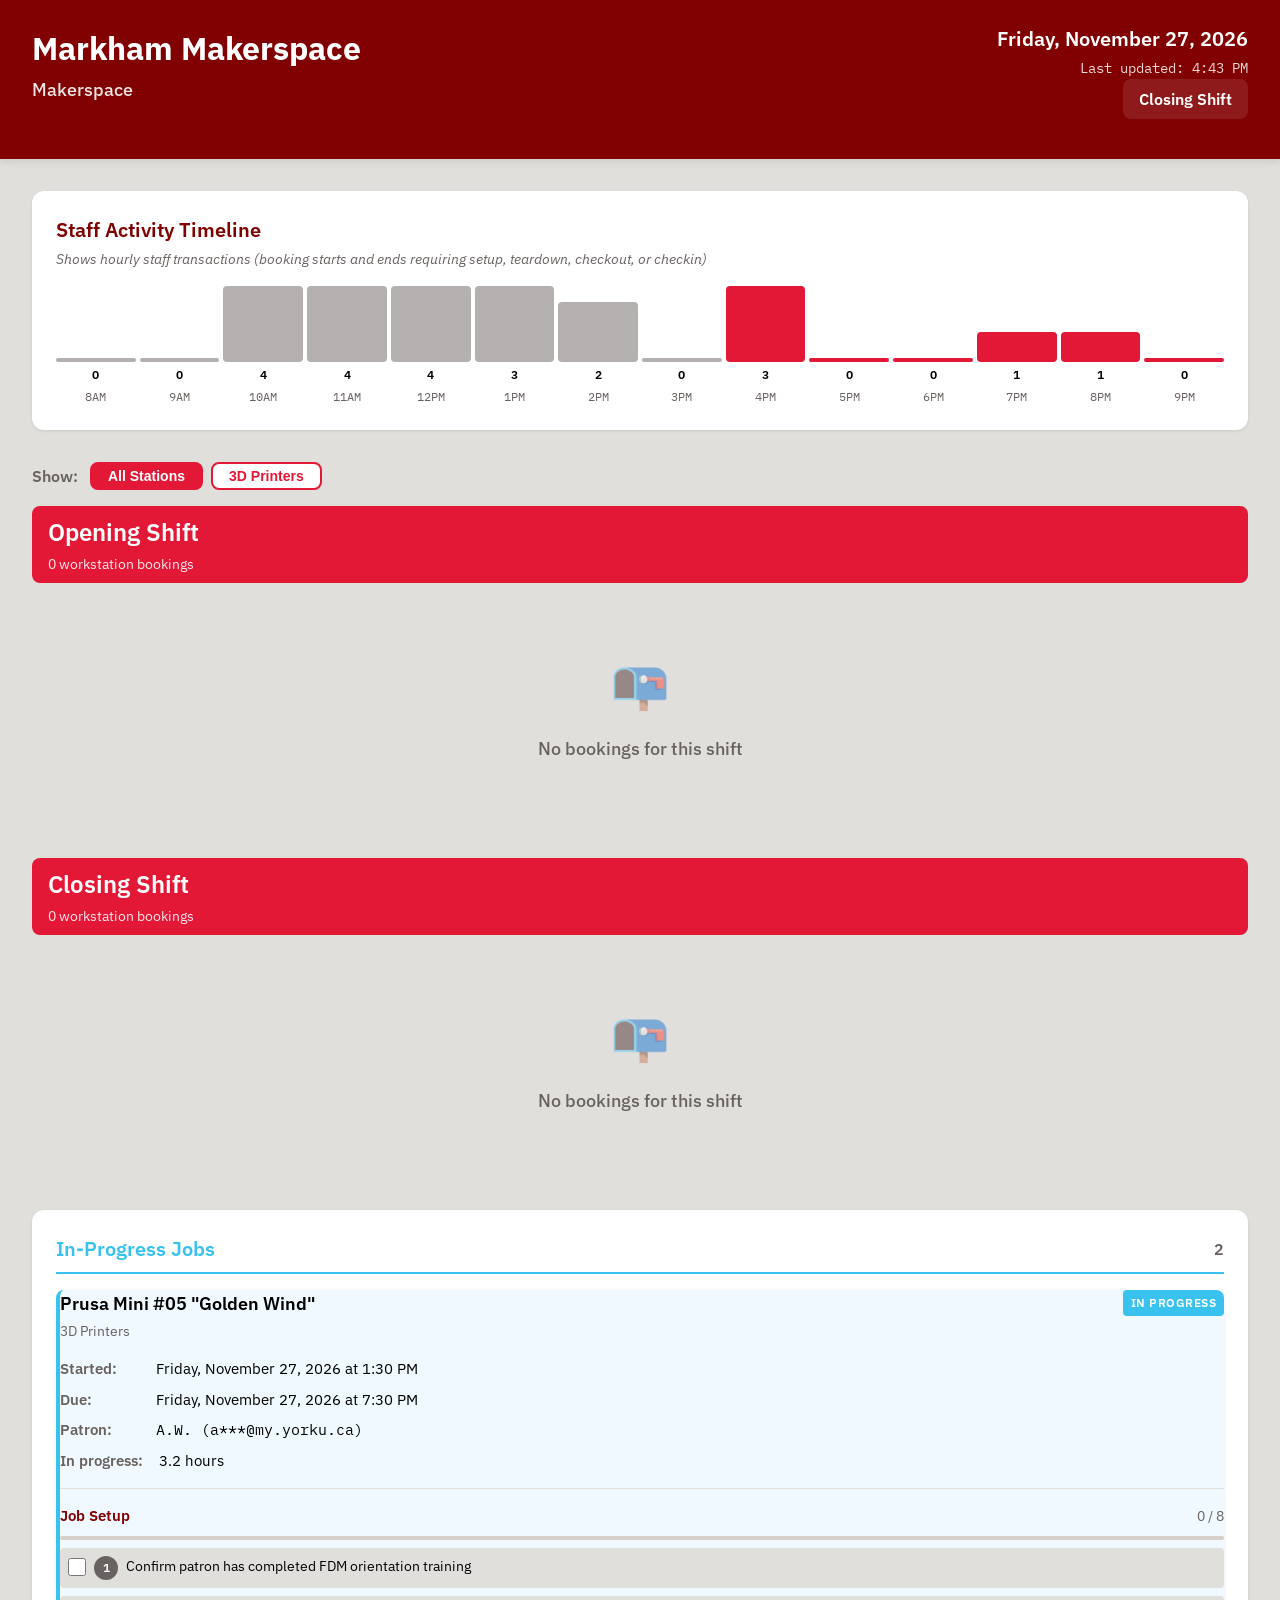
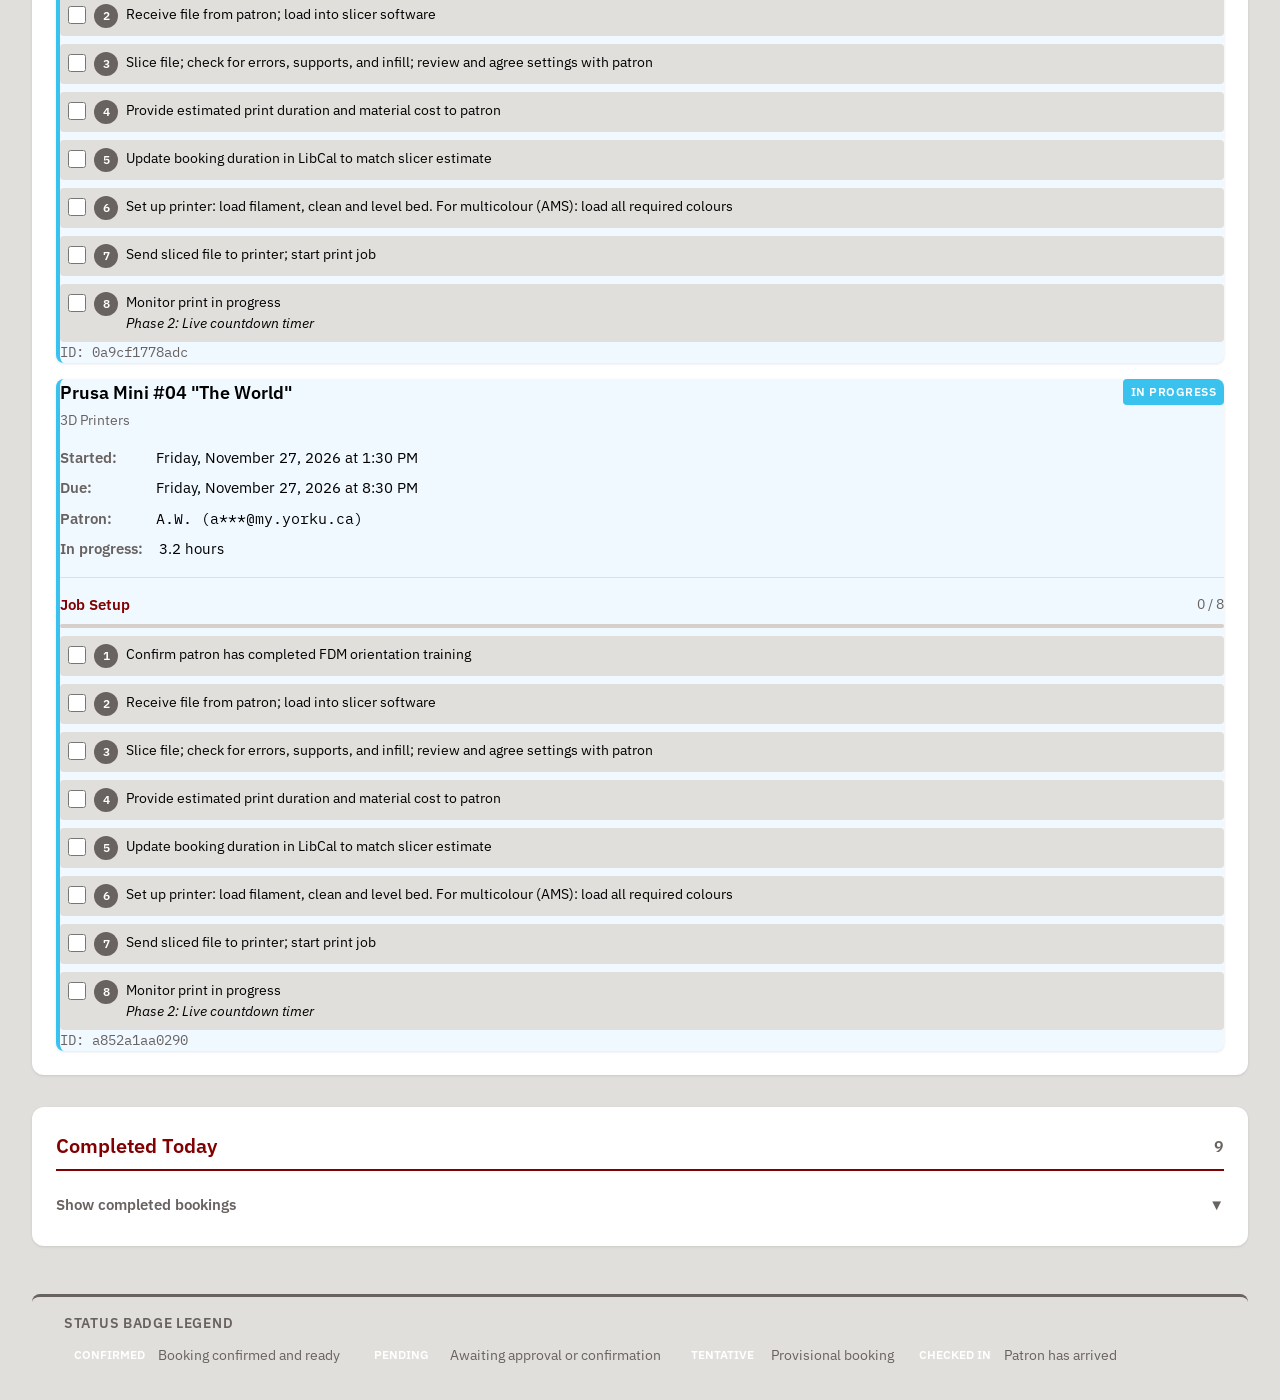
==== commit fd5c835e: "Auto-update dashboard data - 2026-11-27 21:43:56 UTC" ====
--- a/docs/markham-makerspace/index.html
+++ b/docs/markham-makerspace/index.html
@@ -4,7 +4,7 @@
     <meta charset="UTF-8">
     <meta name="viewport" content="width=device-width, initial-scale=1.0">
     <title>Markham Makerspace - Dashboard</title>
-    <link rel="stylesheet" href="../static/style.css?v=1795815468">
+    <link rel="stylesheet" href="../static/style.css?v=1795815836">
     <meta name="description" content="Staff dashboard for Markham Makerspace showing today's workstation bookings, appointments, and job progress">
     <meta http-equiv="refresh" content="300"> </head>
 <body>
@@ -17,7 +17,7 @@
             </div>
             <div class="header-meta">
                 <div class="current-date">Friday, November 27, 2026</div>
-                <div class="last-updated">Last updated: 4:37 PM</div>
+                <div class="last-updated">Last updated: 4:43 PM</div>
                 <div class="shift-info">
                     <span class="shift-label">Closing Shift</span>
                 </div>
@@ -173,7 +173,7 @@
                         </div>
                         <div class="detail-row">
                             <span class="detail-label">In progress:</span>
-                            <span class="detail-value">3.1 hours</span>
+                            <span class="detail-value">3.2 hours</span>
                         </div>
                     </div>
                     <div class="workflow-panel">
@@ -289,7 +289,7 @@
                         </div>
                         <div class="detail-row">
                             <span class="detail-label">In progress:</span>
-                            <span class="detail-value">3.1 hours</span>
+                            <span class="detail-value">3.2 hours</span>
                         </div>
                     </div>
                     <div class="workflow-panel">
@@ -622,6 +622,6 @@
         </div>
     </footer>
 
-    <script src="../static/dashboard.js?v=1795815468"></script>
+    <script src="../static/dashboard.js?v=1795815836"></script>
 </body>
 </html>
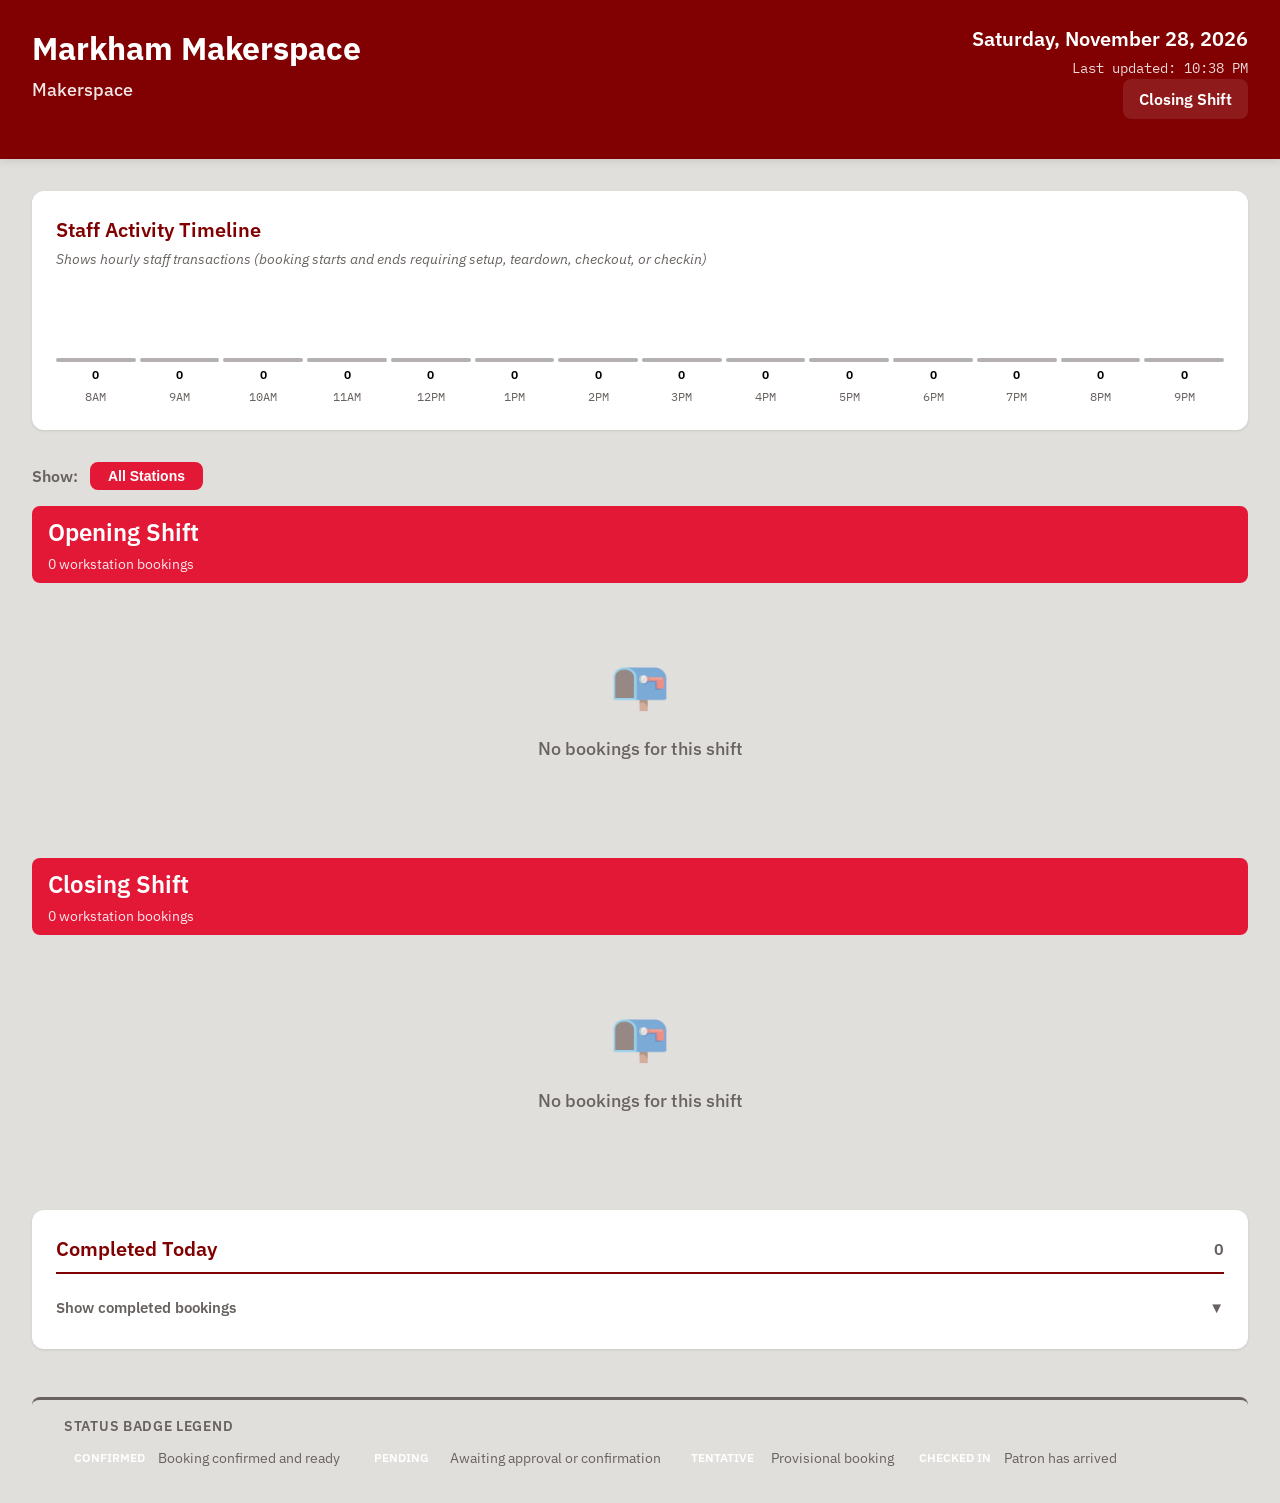
==== commit 5829f6ea: "Auto-update dashboard data - 2026-11-28 03:38:19 UTC" ====
--- a/docs/markham-makerspace/index.html
+++ b/docs/markham-makerspace/index.html
@@ -4,7 +4,7 @@
     <meta charset="UTF-8">
     <meta name="viewport" content="width=device-width, initial-scale=1.0">
     <title>Markham Makerspace - Dashboard</title>
-    <link rel="stylesheet" href="../static/style.css?v=1795815836">
+    <link rel="stylesheet" href="../static/style.css?v=1795837099">
     <meta name="description" content="Staff dashboard for Markham Makerspace showing today's workstation bookings, appointments, and job progress">
     <meta http-equiv="refresh" content="300"> </head>
 <body>
@@ -16,8 +16,8 @@
                 <div class="service-type">Makerspace</div>
             </div>
             <div class="header-meta">
-                <div class="current-date">Friday, November 27, 2026</div>
-                <div class="last-updated">Last updated: 4:43 PM</div>
+                <div class="current-date">Saturday, November 28, 2026</div>
+                <div class="last-updated">Last updated: 10:38 PM</div>
                 <div class="shift-info">
                     <span class="shift-label">Closing Shift</span>
                 </div>
@@ -40,28 +40,28 @@
                 <div class="timeline-hour-label">9AM</div>
             </div>
             <div class="timeline-hour past">
-                <div class="timeline-bar" style="height: 100.0%;"></div>
-                <div class="timeline-count">4</div>
+                <div class="timeline-bar" style="height: 0%;"></div>
+                <div class="timeline-count">0</div>
                 <div class="timeline-hour-label">10AM</div>
             </div>
             <div class="timeline-hour past">
-                <div class="timeline-bar" style="height: 100.0%;"></div>
-                <div class="timeline-count">4</div>
+                <div class="timeline-bar" style="height: 0%;"></div>
+                <div class="timeline-count">0</div>
                 <div class="timeline-hour-label">11AM</div>
             </div>
             <div class="timeline-hour past">
-                <div class="timeline-bar" style="height: 100.0%;"></div>
-                <div class="timeline-count">4</div>
+                <div class="timeline-bar" style="height: 0%;"></div>
+                <div class="timeline-count">0</div>
                 <div class="timeline-hour-label">12PM</div>
             </div>
             <div class="timeline-hour past">
-                <div class="timeline-bar" style="height: 75.0%;"></div>
-                <div class="timeline-count">3</div>
+                <div class="timeline-bar" style="height: 0%;"></div>
+                <div class="timeline-count">0</div>
                 <div class="timeline-hour-label">1PM</div>
             </div>
             <div class="timeline-hour past">
-                <div class="timeline-bar" style="height: 50.0%;"></div>
-                <div class="timeline-count">2</div>
+                <div class="timeline-bar" style="height: 0%;"></div>
+                <div class="timeline-count">0</div>
                 <div class="timeline-hour-label">2PM</div>
             </div>
             <div class="timeline-hour past">
@@ -69,32 +69,32 @@
                 <div class="timeline-count">0</div>
                 <div class="timeline-hour-label">3PM</div>
             </div>
-            <div class="timeline-hour ">
-                <div class="timeline-bar" style="height: 75.0%;"></div>
-                <div class="timeline-count">3</div>
+            <div class="timeline-hour past">
+                <div class="timeline-bar" style="height: 0%;"></div>
+                <div class="timeline-count">0</div>
                 <div class="timeline-hour-label">4PM</div>
             </div>
-            <div class="timeline-hour ">
+            <div class="timeline-hour past">
                 <div class="timeline-bar" style="height: 0%;"></div>
                 <div class="timeline-count">0</div>
                 <div class="timeline-hour-label">5PM</div>
             </div>
-            <div class="timeline-hour ">
+            <div class="timeline-hour past">
                 <div class="timeline-bar" style="height: 0%;"></div>
                 <div class="timeline-count">0</div>
                 <div class="timeline-hour-label">6PM</div>
             </div>
-            <div class="timeline-hour ">
-                <div class="timeline-bar" style="height: 25.0%;"></div>
-                <div class="timeline-count">1</div>
+            <div class="timeline-hour past">
+                <div class="timeline-bar" style="height: 0%;"></div>
+                <div class="timeline-count">0</div>
                 <div class="timeline-hour-label">7PM</div>
             </div>
-            <div class="timeline-hour ">
-                <div class="timeline-bar" style="height: 25.0%;"></div>
-                <div class="timeline-count">1</div>
+            <div class="timeline-hour past">
+                <div class="timeline-bar" style="height: 0%;"></div>
+                <div class="timeline-count">0</div>
                 <div class="timeline-hour-label">8PM</div>
             </div>
-            <div class="timeline-hour ">
+            <div class="timeline-hour past">
                 <div class="timeline-bar" style="height: 0%;"></div>
                 <div class="timeline-count">0</div>
                 <div class="timeline-hour-label">9PM</div>
@@ -105,7 +105,6 @@
     <section class="filters-section">
         <span class="filters-label">Show:</span>
         <button class="filter-button" data-filter="all" onclick="filterBookings('all')">All Stations</button>
-        <button class="filter-button" data-filter="3d-printers" onclick="filterBookings('3d-printers')">3D Printers</button>
     </section>
 
     <main class="main-content">
@@ -142,251 +141,11 @@
 
     <aside class="persistent-sections">
 
-        <section class="persistent-section in-progress-section">
-            <div class="section-header">
-                <h2>In-Progress Jobs</h2>
-                <span class="section-count">2</span>
-            </div>
-            <div class="booking-list">
-                <article class="booking-card in-progress" data-booking-id="0a9cf1778adc" data-station-type="3d-printers">
-                    <div class="booking-header">
-                        <div class="booking-title">
-                            <h3>Prusa Mini #05 &#34;Golden Wind&#34;</h3>
-                            <div class="booking-category">3D Printers</div>
-                        </div>
-                        <div class="booking-badges">
-                            <span class="badge" style="background-color: var(--bright-blue); color: var(--white);">IN PROGRESS</span>
-                        </div>
-                    </div>
-                    <div class="booking-details">
-                        <div class="detail-row">
-                            <span class="detail-label">Started:</span>
-                            <span class="detail-value">Friday, November 27, 2026 at 1:30 PM</span>
-                        </div>
-                        <div class="detail-row">
-                            <span class="detail-label">Due:</span>
-                            <span class="detail-value">Friday, November 27, 2026 at 7:30 PM</span>
-                        </div>
-                        <div class="detail-row">
-                            <span class="detail-label">Patron:</span>
-                            <span class="detail-value patron-info">A.W. (a***@my.yorku.ca)</span>
-                        </div>
-                        <div class="detail-row">
-                            <span class="detail-label">In progress:</span>
-                            <span class="detail-value">3.2 hours</span>
-                        </div>
-                    </div>
-                    <div class="workflow-panel">
-                        <div class="workflow-header">
-                            <span class="workflow-title">Job Setup</span>
-                            <span class="workflow-progress">
-                                <span class="workflow-step-counter">0</span> / 8
-                            </span>
-                        </div>
-                        <div class="workflow-inline-progress">
-                            <div class="workflow-inline-progress-fill"></div>
-                        </div>
-                        <ol class="workflow-steps">
-                            <li class="workflow-step ">
-                                <input type="checkbox" class="step-checkbox"
-                                       data-step="1"
-                                       onchange="onStepChecked(this)">
-                                <span class="step-number">1</span>
-                                <span class="step-description">
-                                    Confirm patron has completed FDM orientation training
-                                </span>
-                            </li>
-                            <li class="workflow-step ">
-                                <input type="checkbox" class="step-checkbox"
-                                       data-step="2"
-                                       onchange="onStepChecked(this)">
-                                <span class="step-number">2</span>
-                                <span class="step-description">
-                                    Receive file from patron; load into slicer software
-                                </span>
-                            </li>
-                            <li class="workflow-step ">
-                                <input type="checkbox" class="step-checkbox"
-                                       data-step="3"
-                                       onchange="onStepChecked(this)">
-                                <span class="step-number">3</span>
-                                <span class="step-description">
-                                    Slice file; check for errors, supports, and infill; review and agree settings with patron
-                                </span>
-                            </li>
-                            <li class="workflow-step ">
-                                <input type="checkbox" class="step-checkbox"
-                                       data-step="4"
-                                       onchange="onStepChecked(this)">
-                                <span class="step-number">4</span>
-                                <span class="step-description">
-                                    Provide estimated print duration and material cost to patron
-                                </span>
-                            </li>
-                            <li class="workflow-step ">
-                                <input type="checkbox" class="step-checkbox"
-                                       data-step="5"
-                                       onchange="onStepChecked(this)">
-                                <span class="step-number">5</span>
-                                <span class="step-description">
-                                    Update booking duration in LibCal to match slicer estimate
-                                </span>
-                            </li>
-                            <li class="workflow-step ">
-                                <input type="checkbox" class="step-checkbox"
-                                       data-step="6"
-                                       onchange="onStepChecked(this)">
-                                <span class="step-number">6</span>
-                                <span class="step-description">
-                                    Set up printer: load filament, clean and level bed. For multicolour (AMS): load all required colours
-                                </span>
-                            </li>
-                            <li class="workflow-step ">
-                                <input type="checkbox" class="step-checkbox"
-                                       data-step="7"
-                                       onchange="onStepChecked(this)">
-                                <span class="step-number">7</span>
-                                <span class="step-description">
-                                    Send sliced file to printer; start print job
-                                </span>
-                            </li>
-                            <li class="workflow-step ">
-                                <input type="checkbox" class="step-checkbox"
-                                       data-step="8"
-                                       onchange="onStepChecked(this)">
-                                <span class="step-number">8</span>
-                                <span class="step-description">
-                                    Monitor print in progress
-                                    <br><em>Phase 2: Live countdown timer</em>
-                                </span>
-                            </li>
-                        </ol>
-                    </div>
-                    <div class="booking-id">ID: 0a9cf1778adc</div>
-                </article>
-                <article class="booking-card in-progress" data-booking-id="a852a1aa0290" data-station-type="3d-printers">
-                    <div class="booking-header">
-                        <div class="booking-title">
-                            <h3>Prusa Mini #04 &#34;The World&#34;</h3>
-                            <div class="booking-category">3D Printers</div>
-                        </div>
-                        <div class="booking-badges">
-                            <span class="badge" style="background-color: var(--bright-blue); color: var(--white);">IN PROGRESS</span>
-                        </div>
-                    </div>
-                    <div class="booking-details">
-                        <div class="detail-row">
-                            <span class="detail-label">Started:</span>
-                            <span class="detail-value">Friday, November 27, 2026 at 1:30 PM</span>
-                        </div>
-                        <div class="detail-row">
-                            <span class="detail-label">Due:</span>
-                            <span class="detail-value">Friday, November 27, 2026 at 8:30 PM</span>
-                        </div>
-                        <div class="detail-row">
-                            <span class="detail-label">Patron:</span>
-                            <span class="detail-value patron-info">A.W. (a***@my.yorku.ca)</span>
-                        </div>
-                        <div class="detail-row">
-                            <span class="detail-label">In progress:</span>
-                            <span class="detail-value">3.2 hours</span>
-                        </div>
-                    </div>
-                    <div class="workflow-panel">
-                        <div class="workflow-header">
-                            <span class="workflow-title">Job Setup</span>
-                            <span class="workflow-progress">
-                                <span class="workflow-step-counter">0</span> / 8
-                            </span>
-                        </div>
-                        <div class="workflow-inline-progress">
-                            <div class="workflow-inline-progress-fill"></div>
-                        </div>
-                        <ol class="workflow-steps">
-                            <li class="workflow-step ">
-                                <input type="checkbox" class="step-checkbox"
-                                       data-step="1"
-                                       onchange="onStepChecked(this)">
-                                <span class="step-number">1</span>
-                                <span class="step-description">
-                                    Confirm patron has completed FDM orientation training
-                                </span>
-                            </li>
-                            <li class="workflow-step ">
-                                <input type="checkbox" class="step-checkbox"
-                                       data-step="2"
-                                       onchange="onStepChecked(this)">
-                                <span class="step-number">2</span>
-                                <span class="step-description">
-                                    Receive file from patron; load into slicer software
-                                </span>
-                            </li>
-                            <li class="workflow-step ">
-                                <input type="checkbox" class="step-checkbox"
-                                       data-step="3"
-                                       onchange="onStepChecked(this)">
-                                <span class="step-number">3</span>
-                                <span class="step-description">
-                                    Slice file; check for errors, supports, and infill; review and agree settings with patron
-                                </span>
-                            </li>
-                            <li class="workflow-step ">
-                                <input type="checkbox" class="step-checkbox"
-                                       data-step="4"
-                                       onchange="onStepChecked(this)">
-                                <span class="step-number">4</span>
-                                <span class="step-description">
-                                    Provide estimated print duration and material cost to patron
-                                </span>
-                            </li>
-                            <li class="workflow-step ">
-                                <input type="checkbox" class="step-checkbox"
-                                       data-step="5"
-                                       onchange="onStepChecked(this)">
-                                <span class="step-number">5</span>
-                                <span class="step-description">
-                                    Update booking duration in LibCal to match slicer estimate
-                                </span>
-                            </li>
-                            <li class="workflow-step ">
-                                <input type="checkbox" class="step-checkbox"
-                                       data-step="6"
-                                       onchange="onStepChecked(this)">
-                                <span class="step-number">6</span>
-                                <span class="step-description">
-                                    Set up printer: load filament, clean and level bed. For multicolour (AMS): load all required colours
-                                </span>
-                            </li>
-                            <li class="workflow-step ">
-                                <input type="checkbox" class="step-checkbox"
-                                       data-step="7"
-                                       onchange="onStepChecked(this)">
-                                <span class="step-number">7</span>
-                                <span class="step-description">
-                                    Send sliced file to printer; start print job
-                                </span>
-                            </li>
-                            <li class="workflow-step ">
-                                <input type="checkbox" class="step-checkbox"
-                                       data-step="8"
-                                       onchange="onStepChecked(this)">
-                                <span class="step-number">8</span>
-                                <span class="step-description">
-                                    Monitor print in progress
-                                    <br><em>Phase 2: Live countdown timer</em>
-                                </span>
-                            </li>
-                        </ol>
-                    </div>
-                    <div class="booking-id">ID: a852a1aa0290</div>
-                </article>
-            </div>
-        </section>
 
         <section class="persistent-section">
             <div class="section-header">
                 <h2>Completed Today</h2>
-                <span class="section-count">9</span>
+                <span class="section-count">0</span>
             </div>
             <div class="collapsible-section">
                 <button class="collapse-toggle" aria-expanded="false" data-target="completed-collapse">
@@ -394,205 +153,8 @@
                     <span class="collapse-icon">▼</span>
                 </button>
                 <div id="completed-collapse" class="collapse-content">
-                    <div class="booking-list" style="margin-top: var(--spacing-md);">
-                        <article class="booking-card">
-                            <div class="booking-header">
-                                <div class="booking-title">
-                                    <h3>Aeon Mira 9</h3>
-                                    <div class="booking-category">Laser Cutters</div>
-                                </div>
-                                <div class="booking-badges">
-                                    <span class="badge status-completed">COMPLETED</span>
-                                </div>
-                            </div>
-                            <div class="booking-details">
-                                <div class="detail-row">
-                                    <span class="detail-label">Time:</span>
-                                    <span class="detail-value">10:30 AM - 11:30 AM</span>
-                                </div>
-                                <div class="detail-row">
-                                    <span class="detail-label">Patron:</span>
-                                    <span class="detail-value patron-info">C.C.</span>
-                                </div>
-                            </div>
-                            <div class="booking-id">ID: ab6d112224a0</div>
-                        </article>
-                        <article class="booking-card">
-                            <div class="booking-header">
-                                <div class="booking-title">
-                                    <h3>Prusa Mini #01 &#34;Killer Queen&#34;</h3>
-                                    <div class="booking-category">3D Printers</div>
-                                </div>
-                                <div class="booking-badges">
-                                    <span class="badge status-completed">COMPLETED</span>
-                                </div>
-                            </div>
-                            <div class="booking-details">
-                                <div class="detail-row">
-                                    <span class="detail-label">Time:</span>
-                                    <span class="detail-value">11:00 AM - 12:00 PM</span>
-                                </div>
-                                <div class="detail-row">
-                                    <span class="detail-label">Patron:</span>
-                                    <span class="detail-value patron-info">H.Y.</span>
-                                </div>
-                            </div>
-                            <div class="booking-id">ID: dd68b9742bc3</div>
-                        </article>
-                        <article class="booking-card">
-                            <div class="booking-header">
-                                <div class="booking-title">
-                                    <h3>Aeon Mira 9</h3>
-                                    <div class="booking-category">Laser Cutters</div>
-                                </div>
-                                <div class="booking-badges">
-                                    <span class="badge status-completed">COMPLETED</span>
-                                </div>
-                            </div>
-                            <div class="booking-details">
-                                <div class="detail-row">
-                                    <span class="detail-label">Time:</span>
-                                    <span class="detail-value">11:30 AM - 12:30 PM</span>
-                                </div>
-                                <div class="detail-row">
-                                    <span class="detail-label">Patron:</span>
-                                    <span class="detail-value patron-info">C.L.</span>
-                                </div>
-                            </div>
-                            <div class="booking-id">ID: 5f93eb231b08</div>
-                        </article>
-                        <article class="booking-card">
-                            <div class="booking-header">
-                                <div class="booking-title">
-                                    <h3>Prusa Core One #1 &#34;Gipsy Danger&#34;</h3>
-                                    <div class="booking-category">3D Printers</div>
-                                </div>
-                                <div class="booking-badges">
-                                    <span class="badge status-completed">COMPLETED</span>
-                                </div>
-                            </div>
-                            <div class="booking-details">
-                                <div class="detail-row">
-                                    <span class="detail-label">Time:</span>
-                                    <span class="detail-value">11:30 AM - 12:30 PM</span>
-                                </div>
-                                <div class="detail-row">
-                                    <span class="detail-label">Patron:</span>
-                                    <span class="detail-value patron-info">P.M.</span>
-                                </div>
-                            </div>
-                            <div class="booking-id">ID: 779e05c4b4bb</div>
-                        </article>
-                        <article class="booking-card">
-                            <div class="booking-header">
-                                <div class="booking-title">
-                                    <h3>Aeon Mira 9</h3>
-                                    <div class="booking-category">Laser Cutters</div>
-                                </div>
-                                <div class="booking-badges">
-                                    <span class="badge status-completed">COMPLETED</span>
-                                </div>
-                            </div>
-                            <div class="booking-details">
-                                <div class="detail-row">
-                                    <span class="detail-label">Time:</span>
-                                    <span class="detail-value">12:30 PM - 1:30 PM</span>
-                                </div>
-                                <div class="detail-row">
-                                    <span class="detail-label">Patron:</span>
-                                    <span class="detail-value patron-info">S.A.</span>
-                                </div>
-                            </div>
-                            <div class="booking-id">ID: a8864b9ca402</div>
-                        </article>
-                        <article class="booking-card">
-                            <div class="booking-header">
-                                <div class="booking-title">
-                                    <h3>Prusa XL #3 &#34;Scylla&#34;</h3>
-                                    <div class="booking-category">3D Printers</div>
-                                </div>
-                                <div class="booking-badges">
-                                    <span class="badge status-completed">COMPLETED</span>
-                                </div>
-                            </div>
-                            <div class="booking-details">
-                                <div class="detail-row">
-                                    <span class="detail-label">Time:</span>
-                                    <span class="detail-value">10:30 AM - 2:30 PM</span>
-                                </div>
-                                <div class="detail-row">
-                                    <span class="detail-label">Patron:</span>
-                                    <span class="detail-value patron-info">R.L.</span>
-                                </div>
-                            </div>
-                            <div class="booking-id">ID: 3599ea764e68</div>
-                        </article>
-                        <article class="booking-card">
-                            <div class="booking-header">
-                                <div class="booking-title">
-                                    <h3>Prusa Core One #3 &#34;Cherno Alpha&#34;</h3>
-                                    <div class="booking-category">3D Printers</div>
-                                </div>
-                                <div class="booking-badges">
-                                    <span class="badge status-completed">COMPLETED</span>
-                                </div>
-                            </div>
-                            <div class="booking-details">
-                                <div class="detail-row">
-                                    <span class="detail-label">Time:</span>
-                                    <span class="detail-value">10:00 AM - 4:30 PM</span>
-                                </div>
-                                <div class="detail-row">
-                                    <span class="detail-label">Patron:</span>
-                                    <span class="detail-value patron-info">S.P.</span>
-                                </div>
-                            </div>
-                            <div class="booking-id">ID: 6fef6479e92e</div>
-                        </article>
-                        <article class="booking-card">
-                            <div class="booking-header">
-                                <div class="booking-title">
-                                    <h3>Prusa Core One #4 &#34;Striker Eureka&#34;</h3>
-                                    <div class="booking-category">3D Printers</div>
-                                </div>
-                                <div class="booking-badges">
-                                    <span class="badge status-completed">COMPLETED</span>
-                                </div>
-                            </div>
-                            <div class="booking-details">
-                                <div class="detail-row">
-                                    <span class="detail-label">Time:</span>
-                                    <span class="detail-value">10:00 AM - 4:30 PM</span>
-                                </div>
-                                <div class="detail-row">
-                                    <span class="detail-label">Patron:</span>
-                                    <span class="detail-value patron-info">S.P.</span>
-                                </div>
-                            </div>
-                            <div class="booking-id">ID: 6fef6479e92e</div>
-                        </article>
-                        <article class="booking-card">
-                            <div class="booking-header">
-                                <div class="booking-title">
-                                    <h3>Prusa XL #2 &#34;Orochi&#34;</h3>
-                                    <div class="booking-category">3D Printers</div>
-                                </div>
-                                <div class="booking-badges">
-                                    <span class="badge status-completed">COMPLETED</span>
-                                </div>
-                            </div>
-                            <div class="booking-details">
-                                <div class="detail-row">
-                                    <span class="detail-label">Time:</span>
-                                    <span class="detail-value">2:30 PM - 4:30 PM</span>
-                                </div>
-                                <div class="detail-row">
-                                    <span class="detail-label">Patron:</span>
-                                    <span class="detail-value patron-info">N.A.</span>
-                                </div>
-                            </div>
-                            <div class="booking-id">ID: d3f0dbccf1bd</div>
-                        </article>
+                    <div class="empty-state">
+                        <div class="empty-state-message">No completed bookings today</div>
                     </div>
                 </div>
             </div>
@@ -622,6 +184,6 @@
         </div>
     </footer>
 
-    <script src="../static/dashboard.js?v=1795815836"></script>
+    <script src="../static/dashboard.js?v=1795837099"></script>
 </body>
 </html>
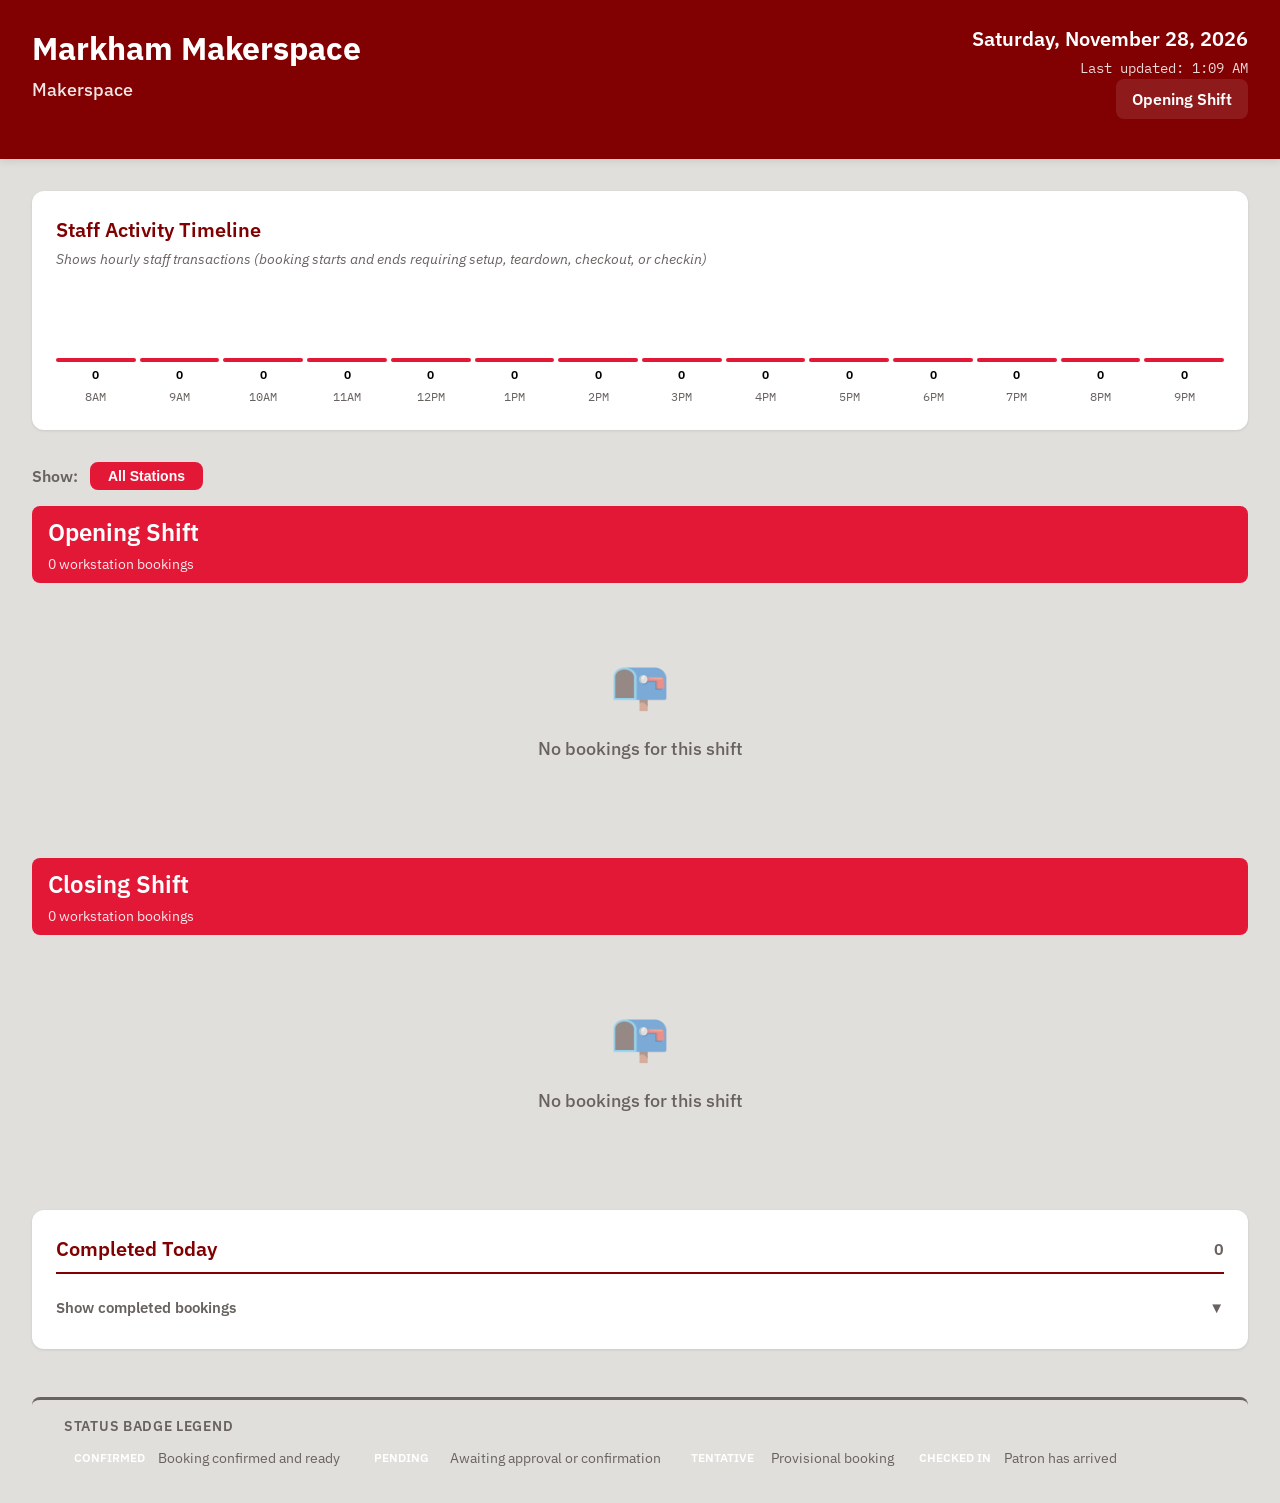
==== commit c02d762b: "Auto-update dashboard data - 2026-11-28 06:09:44 UTC" ====
--- a/docs/markham-makerspace/index.html
+++ b/docs/markham-makerspace/index.html
@@ -4,7 +4,7 @@
     <meta charset="UTF-8">
     <meta name="viewport" content="width=device-width, initial-scale=1.0">
     <title>Markham Makerspace - Dashboard</title>
-    <link rel="stylesheet" href="../static/style.css?v=1795837099">
+    <link rel="stylesheet" href="../static/style.css?v=1795846184">
     <meta name="description" content="Staff dashboard for Markham Makerspace showing today's workstation bookings, appointments, and job progress">
     <meta http-equiv="refresh" content="300"> </head>
 <body>
@@ -17,9 +17,9 @@
             </div>
             <div class="header-meta">
                 <div class="current-date">Saturday, November 28, 2026</div>
-                <div class="last-updated">Last updated: 10:38 PM</div>
+                <div class="last-updated">Last updated: 1:09 AM</div>
                 <div class="shift-info">
-                    <span class="shift-label">Closing Shift</span>
+                    <span class="shift-label">Opening Shift</span>
                 </div>
             </div>
         </div>
@@ -29,72 +29,72 @@
         <h2>Staff Activity Timeline</h2>
         <p class="timeline-description">Shows hourly staff transactions (booking starts and ends requiring setup, teardown, checkout, or checkin)</p>
         <div class="timeline">
-            <div class="timeline-hour past">
+            <div class="timeline-hour ">
                 <div class="timeline-bar" style="height: 0%;"></div>
                 <div class="timeline-count">0</div>
                 <div class="timeline-hour-label">8AM</div>
             </div>
-            <div class="timeline-hour past">
+            <div class="timeline-hour ">
                 <div class="timeline-bar" style="height: 0%;"></div>
                 <div class="timeline-count">0</div>
                 <div class="timeline-hour-label">9AM</div>
             </div>
-            <div class="timeline-hour past">
+            <div class="timeline-hour ">
                 <div class="timeline-bar" style="height: 0%;"></div>
                 <div class="timeline-count">0</div>
                 <div class="timeline-hour-label">10AM</div>
             </div>
-            <div class="timeline-hour past">
+            <div class="timeline-hour ">
                 <div class="timeline-bar" style="height: 0%;"></div>
                 <div class="timeline-count">0</div>
                 <div class="timeline-hour-label">11AM</div>
             </div>
-            <div class="timeline-hour past">
+            <div class="timeline-hour ">
                 <div class="timeline-bar" style="height: 0%;"></div>
                 <div class="timeline-count">0</div>
                 <div class="timeline-hour-label">12PM</div>
             </div>
-            <div class="timeline-hour past">
+            <div class="timeline-hour ">
                 <div class="timeline-bar" style="height: 0%;"></div>
                 <div class="timeline-count">0</div>
                 <div class="timeline-hour-label">1PM</div>
             </div>
-            <div class="timeline-hour past">
+            <div class="timeline-hour ">
                 <div class="timeline-bar" style="height: 0%;"></div>
                 <div class="timeline-count">0</div>
                 <div class="timeline-hour-label">2PM</div>
             </div>
-            <div class="timeline-hour past">
+            <div class="timeline-hour ">
                 <div class="timeline-bar" style="height: 0%;"></div>
                 <div class="timeline-count">0</div>
                 <div class="timeline-hour-label">3PM</div>
             </div>
-            <div class="timeline-hour past">
+            <div class="timeline-hour ">
                 <div class="timeline-bar" style="height: 0%;"></div>
                 <div class="timeline-count">0</div>
                 <div class="timeline-hour-label">4PM</div>
             </div>
-            <div class="timeline-hour past">
+            <div class="timeline-hour ">
                 <div class="timeline-bar" style="height: 0%;"></div>
                 <div class="timeline-count">0</div>
                 <div class="timeline-hour-label">5PM</div>
             </div>
-            <div class="timeline-hour past">
+            <div class="timeline-hour ">
                 <div class="timeline-bar" style="height: 0%;"></div>
                 <div class="timeline-count">0</div>
                 <div class="timeline-hour-label">6PM</div>
             </div>
-            <div class="timeline-hour past">
+            <div class="timeline-hour ">
                 <div class="timeline-bar" style="height: 0%;"></div>
                 <div class="timeline-count">0</div>
                 <div class="timeline-hour-label">7PM</div>
             </div>
-            <div class="timeline-hour past">
+            <div class="timeline-hour ">
                 <div class="timeline-bar" style="height: 0%;"></div>
                 <div class="timeline-count">0</div>
                 <div class="timeline-hour-label">8PM</div>
             </div>
-            <div class="timeline-hour past">
+            <div class="timeline-hour ">
                 <div class="timeline-bar" style="height: 0%;"></div>
                 <div class="timeline-count">0</div>
                 <div class="timeline-hour-label">9PM</div>
@@ -184,6 +184,6 @@
         </div>
     </footer>
 
-    <script src="../static/dashboard.js?v=1795837099"></script>
+    <script src="../static/dashboard.js?v=1795846184"></script>
 </body>
 </html>
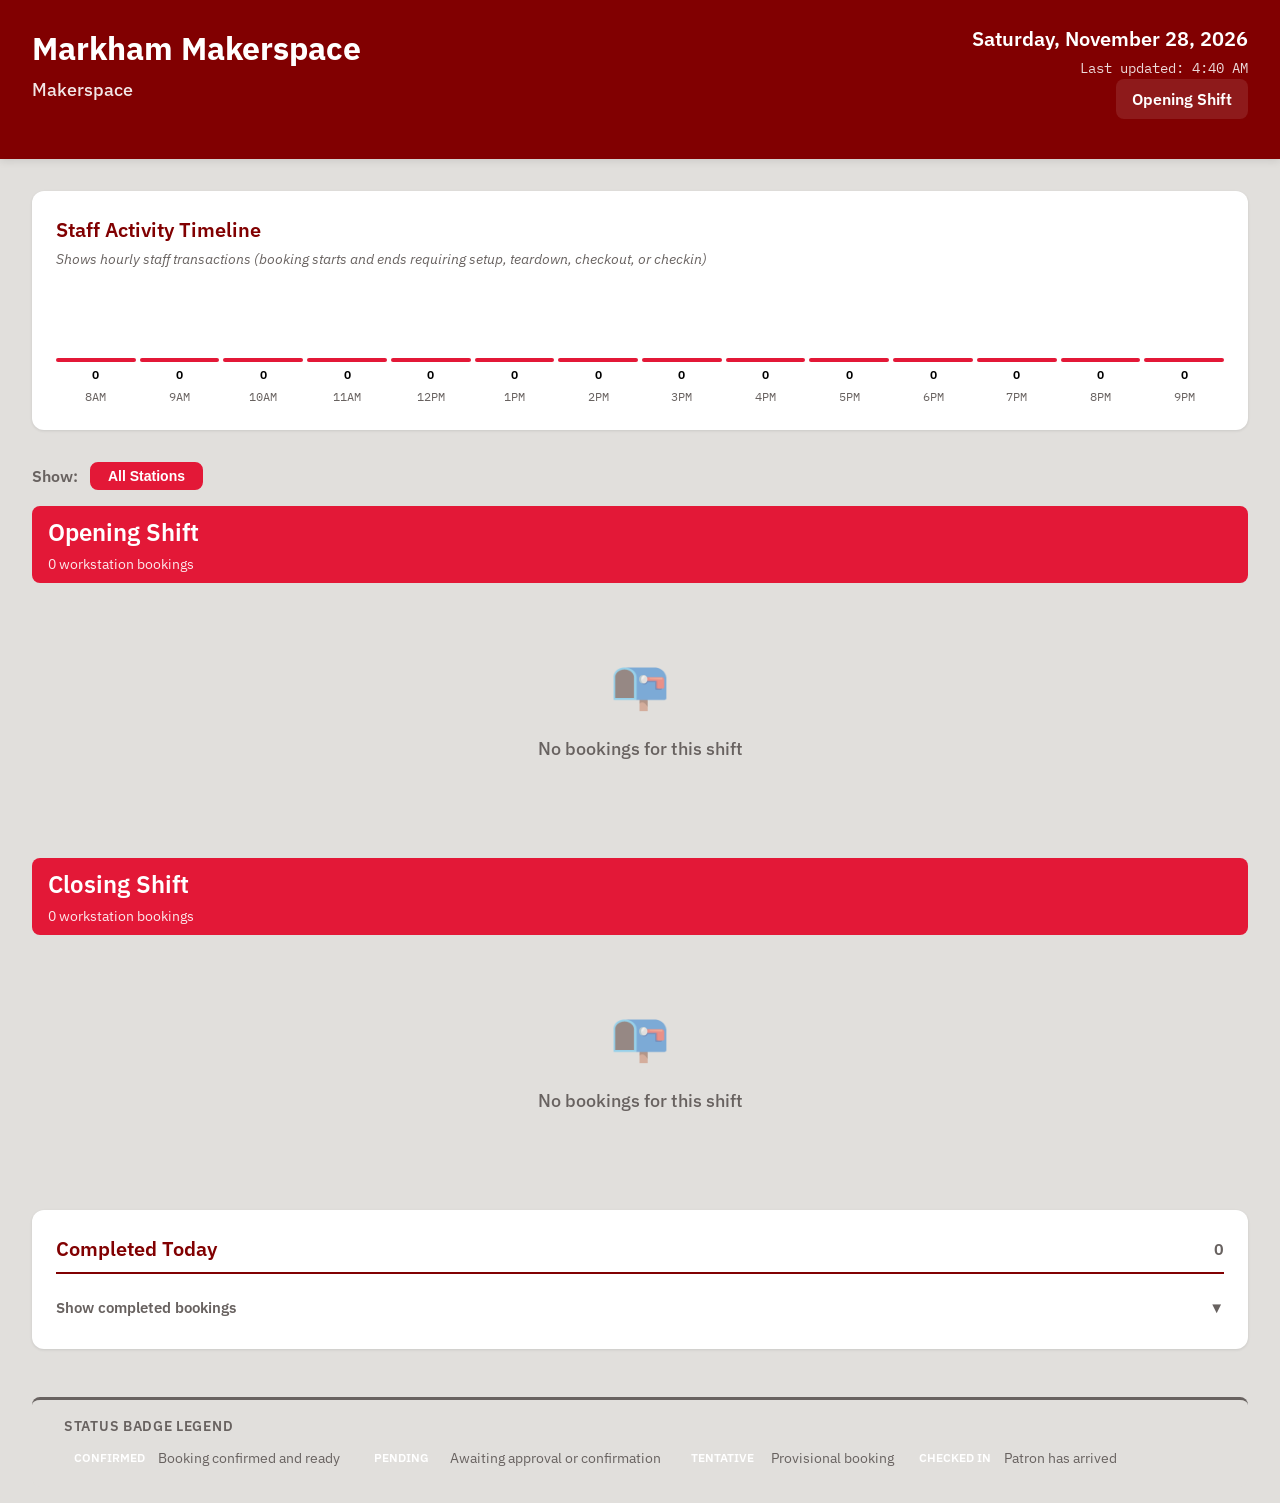
==== commit 59a6312f: "Auto-update dashboard data - 2026-11-28 09:40:47 UTC" ====
--- a/docs/markham-makerspace/index.html
+++ b/docs/markham-makerspace/index.html
@@ -4,7 +4,7 @@
     <meta charset="UTF-8">
     <meta name="viewport" content="width=device-width, initial-scale=1.0">
     <title>Markham Makerspace - Dashboard</title>
-    <link rel="stylesheet" href="../static/style.css?v=1795846184">
+    <link rel="stylesheet" href="../static/style.css?v=1795858847">
     <meta name="description" content="Staff dashboard for Markham Makerspace showing today's workstation bookings, appointments, and job progress">
     <meta http-equiv="refresh" content="300"> </head>
 <body>
@@ -17,7 +17,7 @@
             </div>
             <div class="header-meta">
                 <div class="current-date">Saturday, November 28, 2026</div>
-                <div class="last-updated">Last updated: 1:09 AM</div>
+                <div class="last-updated">Last updated: 4:40 AM</div>
                 <div class="shift-info">
                     <span class="shift-label">Opening Shift</span>
                 </div>
@@ -184,6 +184,6 @@
         </div>
     </footer>
 
-    <script src="../static/dashboard.js?v=1795846184"></script>
+    <script src="../static/dashboard.js?v=1795858847"></script>
 </body>
 </html>
